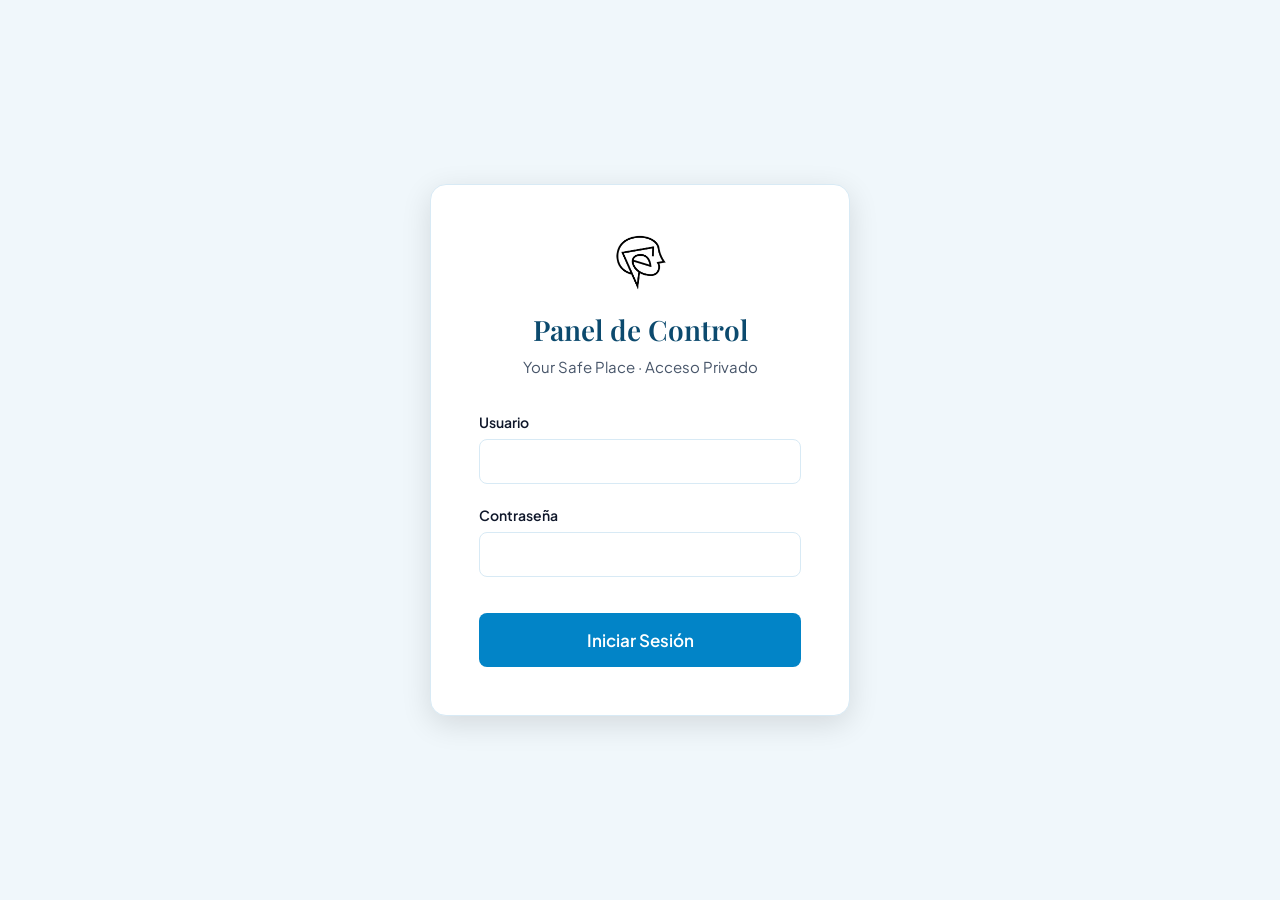
==== admin.html @ e10faa5d "Primer commit" ====
<!DOCTYPE html>
<html lang="es">
<head>
  <meta charset="UTF-8">
  <meta name="viewport" content="width=device-width, initial-scale=1.0">
  <meta name="robots" content="noindex, nofollow">
  <title>Panel de Control · Psic. Fátima Escudero</title>
  <link rel="icon" href="assets/logo-fatima.jpg" type="image/jpeg">
  <link rel="stylesheet" href="styles.css">
</head>
<body class="admin-body">
  <nav class="admin-nav">
    <div class="admin-nav-inner">
      <div class="nav-brand"><img src="assets/logo-fatima.jpg" alt="YSP" style="width:32px;height:32px;border-radius:4px"><span>Your Safe Place</span></div>
      <div style="display:flex;align-items:center;gap:16px">
        <span class="admin-greeting" id="adminGreeting"></span>
        <button class="admin-logout" id="adminLogout">🚪 Cerrar Sesión</button>
      </div>
    </div>
  </nav>
  <div class="admin-content">
    <div style="margin-bottom:32px">
      <h1 id="adminWelcome" style="font-size:28px;margin-bottom:4px"></h1>
      <p style="color:var(--muted);font-size:15px">Bienvenida a tu panel de control. Aquí puedes ver y gestionar todas las sesiones solicitadas por tus pacientes.</p>
    </div>
    <div class="kpi-grid">
      <div class="kpi-card"><div class="kpi-icon">📋</div><div class="kpi-value" id="kpiTotal">0</div><div class="kpi-label">Total Solicitudes</div></div>
      <div class="kpi-card"><div class="kpi-icon">⏳</div><div class="kpi-value" id="kpiPending">0</div><div class="kpi-label">Pendientes</div></div>
      <div class="kpi-card"><div class="kpi-icon">✅</div><div class="kpi-value" id="kpiConfirmed">0</div><div class="kpi-label">Confirmadas</div></div>
      <div class="kpi-card"><div class="kpi-icon">💰</div><div class="kpi-value" id="kpiRevenue">S/. 0</div><div class="kpi-label">Recaudación Estimada</div></div>
    </div>
    <div class="day-blocker">
      <h3 style="font-family:var(--font-body);font-weight:600;font-size:18px;margin-bottom:8px">📅 Gestionar Días No Laborables</h3>
      <p style="font-size:14px;color:var(--muted);margin-bottom:16px">Bloquea fechas específicas en las que no atenderás. Los pacientes no podrán agendar en estos días.</p>
      <div style="display:flex;gap:12px;align-items:end;flex-wrap:wrap">
        <div class="form-group" style="margin:0"><label style="font-size:13px">Fecha a bloquear</label><input type="date" id="blockDateInput" style="padding:10px 14px"></div>
        <button class="btn btn-danger btn-sm" id="blockDateBtn">🚫 Bloquear Día</button>
      </div>
      <div class="blocked-days-list" id="blockedDaysList"></div>
    </div>
    <div class="admin-table-container">
      <div class="admin-table-header">
        <h3>📋 Solicitudes de Citas</h3>
        <select id="filterStatus" style="padding:8px 12px;border:1px solid var(--border);border-radius:var(--radius);font-size:13px">
          <option value="all">Todos</option><option value="pending">Pendientes</option><option value="confirmed">Confirmados</option><option value="rejected">Rechazados</option>
        </select>
      </div>
      <div style="overflow-x:auto">
        <table class="admin-table">
          <thead><tr><th>Código</th><th>Paciente</th><th>Servicio</th><th>Fecha(s)</th><th>Modalidad</th><th>Monto</th><th>Voucher</th><th>Estado</th><th>Acciones</th></tr></thead>
          <tbody id="appointmentsBody"><tr><td colspan="9" style="text-align:center;color:var(--muted);padding:40px">No hay solicitudes aún.</td></tr></tbody>
        </table>
      </div>
    </div>
  </div>
  <div class="modal-overlay" id="voucherModal">
    <div class="modal" style="max-width:640px">
      <h2 style="margin-bottom:16px">📎 Comprobante de Pago</h2>
      <img id="voucherModalImg" class="voucher-modal-img" src="" alt="Comprobante">
      <button class="btn btn-secondary btn-block mt-2" onclick="document.getElementById('voucherModal').classList.remove('show')">Cerrar</button>
    </div>
  </div>
  <script src="app.js"></script>
  <script>
    document.addEventListener('DOMContentLoaded',()=>{
      if(!AppAuth.isAuthenticated()){window.location.href='login.html';return}
      AdminPanel.init();
    });
  </script>
</body>
</html>
---- styles.css ----
/* ============================================================
   YOUR SAFE PLACE — Clinical Scheduling System
   Psic. Fátima Escudero · Lima, Perú
   ============================================================ */
@import url('https://fonts.googleapis.com/css2?family=Playfair+Display:wght@400;500;600;700&family=Plus+Jakarta+Sans:wght@300;400;500;600;700&display=swap');

:root {
  --bg: #F0F7FB;
  --bg-alt: #E0F2FE;
  --surface: #FFFFFF;
  --surface-warm: #FEF9C3;
  --accent: #0284C7;
  --accent-dark: #0369A1;
  --accent-deep: #0C4A6E;
  --warm: #F59E0B;
  --warm-soft: #FDE68A;
  --warm-deep: #B45309;
  --border: #D8EAF5;
  --ink: #0F172A;
  --muted: #475569;
  --danger: #DC2626;
  --success: #16A34A;
  --success-bg: #DCFCE7;
  --danger-bg: #FEE2E2;
  --font-heading: 'Playfair Display', Georgia, serif;
  --font-body: 'Plus Jakarta Sans', system-ui, -apple-system, sans-serif;
  --section-gap: 80px;
  --wrap-max: 1200px;
  --wrap-px: 24px;
  --radius-sm: 6px;
  --radius: 8px;
  --radius-lg: 12px;
  --radius-xl: 16px;
  --shadow-sm: 0 1px 3px rgba(0, 0, 0, .06), 0 1px 2px rgba(0, 0, 0, .04);
  --shadow: 0 4px 12px rgba(0, 0, 0, .08);
  --shadow-lg: 0 8px 30px rgba(0, 0, 0, .12);
  --ease-out: cubic-bezier(.23, 1, .32, 1);
  --ease-in-out: cubic-bezier(.77, 0, .175, 1);
}

*,
*::before,
*::after {
  box-sizing: border-box;
  margin: 0;
  padding: 0
}

html {
  scroll-behavior: smooth;
  -webkit-text-size-adjust: 100%
}

body {
  font-family: var(--font-body);
  font-size: 16px;
  line-height: 1.6;
  color: var(--ink);
  background: var(--bg);
  -webkit-font-smoothing: antialiased;
  -moz-osx-font-smoothing: grayscale
}

img {
  max-width: 100%;
  height: auto;
  display: block
}

a {
  color: var(--accent);
  text-decoration: none
}

a:hover {
  color: var(--accent-dark)
}

button {
  cursor: pointer;
  font-family: var(--font-body)
}

input,
select,
textarea {
  font-family: var(--font-body);
  font-size: 15px
}

h1,
h2,
h3,
h4 {
  font-family: var(--font-heading);
  font-weight: 600;
  color: var(--accent-deep);
  line-height: 1.2
}

ul {
  list-style: none
}

.wrap {
  max-width: var(--wrap-max);
  margin: 0 auto;
  padding: 0 var(--wrap-px)
}

section {
  padding: var(--section-gap) 0
}

/* NAV */
.nav {
  position: fixed;
  top: 0;
  left: 0;
  right: 0;
  z-index: 100;
  background: rgba(255, 255, 255, .92);
  backdrop-filter: blur(12px);
  -webkit-backdrop-filter: blur(12px);
  border-bottom: 1px solid var(--border);
  transition: box-shadow .3s ease
}

.nav.scrolled {
  box-shadow: var(--shadow-sm)
}

.nav-inner {
  display: flex;
  align-items: center;
  justify-content: space-between;
  height: 68px;
  max-width: var(--wrap-max);
  margin: 0 auto;
  padding: 0 var(--wrap-px)
}

.nav-brand {
  display: flex;
  align-items: center;
  gap: 10px;
  text-decoration: none
}

.nav-brand img {
  width: 38px;
  height: 38px;
  object-fit: contain;
  border-radius: 4px
}

.nav-brand span {
  font-family: var(--font-heading);
  font-size: 18px;
  font-weight: 600;
  color: var(--accent-deep)
}

.nav-links {
  display: flex;
  align-items: center;
  gap: 24px
}

.nav-links a {
  font-size: 14px;
  font-weight: 500;
  color: var(--muted);
  transition: color .2s;
  position: relative
}

.nav-links a:hover {
  color: var(--accent)
}

.nav-links a::after {
  content: '';
  position: absolute;
  bottom: -4px;
  left: 0;
  width: 0;
  height: 2px;
  background: var(--accent);
  transition: width .2s var(--ease-out)
}

.nav-links a:hover::after {
  width: 100%
}

.lang-toggle {
  display: flex;
  border: 1px solid var(--border);
  border-radius: var(--radius);
  overflow: hidden
}

.lang-toggle button {
  padding: 6px 12px;
  font-size: 13px;
  font-weight: 600;
  border: none;
  background: transparent;
  color: var(--muted);
  transition: background .2s, color .2s
}

.lang-toggle button.active {
  background: var(--accent);
  color: #fff
}

.nav-wa {
  display: inline-flex;
  align-items: center;
  gap: 6px;
  background: #25D366;
  color: #fff !important;
  padding: 8px 16px;
  border-radius: var(--radius);
  font-size: 13px;
  font-weight: 600;
  transition: transform 160ms var(--ease-out), background .2s
}

.nav-wa:hover {
  background: #1DA851;
  color: #fff !important
}

.nav-wa:active {
  transform: scale(.97)
}

.nav-hamburger {
  display: none;
  background: none;
  border: none;
  padding: 8px;
  flex-direction: column;
  gap: 5px;
  cursor: pointer
}

.nav-hamburger span {
  display: block;
  width: 22px;
  height: 2px;
  background: var(--ink);
  border-radius: 2px;
  transition: transform .3s var(--ease-out), opacity .2s
}

.nav-hamburger.open span:nth-child(1) {
  transform: translateY(7px) rotate(45deg)
}

.nav-hamburger.open span:nth-child(2) {
  opacity: 0
}

.nav-hamburger.open span:nth-child(3) {
  transform: translateY(-7px) rotate(-45deg)
}

/* HERO */
.hero {
  padding-top: 148px;
  padding-bottom: var(--section-gap);
  background: linear-gradient(180deg, var(--bg) 0%, var(--surface) 100%);
  min-height: 100vh;
  display: flex;
  align-items: center
}

.hero-grid {
  display: grid;
  grid-template-columns: 1fr 1fr;
  gap: 60px;
  align-items: center
}

.hero-text {
  opacity: 0;
  transform: translateY(16px);
  transition: opacity .6s var(--ease-out), transform .6s var(--ease-out)
}

.hero-text.visible {
  opacity: 1;
  transform: translateY(0)
}

.hero-text h1 {
  font-size: 48px;
  line-height: 1.15;
  margin-bottom: 20px
}

.hero-text h1 .highlight {
  color: var(--accent)
}

.hero-text p.section-label {
  font-size: 14px
}

.hero-text>p:not(.section-label) {
  font-size: 18px;
  color: var(--muted);
  margin-bottom: 32px;
  max-width: 480px
}

.hero-photo {
  position: relative;
  display: flex;
  justify-content: center
}

.hero-photo img {
  width: 100%;
  max-width: 420px;
  border-radius: var(--radius-xl);
  box-shadow: var(--shadow-lg);
  object-fit: cover;
  object-position: center 15%;
  aspect-ratio: 3/4;
  opacity: 0;
  transform: scale(.97);
  transition: opacity .7s var(--ease-out) .15s, transform .7s var(--ease-out) .15s
}

.hero-photo img.visible {
  opacity: 1;
  transform: scale(1)
}

.hero-photo .photo-accent {
  position: absolute;
  top: -12px;
  right: -12px;
  width: 100px;
  height: 100px;
  background: var(--warm-soft);
  border-radius: 50%;
  z-index: -1;
  opacity: .6
}

/* BUTTONS */
.btn {
  display: inline-flex;
  align-items: center;
  justify-content: center;
  gap: 8px;
  padding: 14px 28px;
  font-size: 15px;
  font-weight: 600;
  border: none;
  border-radius: var(--radius);
  cursor: pointer;
  transition: transform 160ms var(--ease-out), background .2s, box-shadow .2s
}

.btn:active {
  transform: scale(.97)
}

.btn-primary {
  background: var(--accent);
  color: #fff
}

.btn-primary:hover {
  background: var(--accent-dark);
  box-shadow: 0 4px 14px rgba(2, 132, 199, .3)
}

.btn-secondary {
  background: var(--surface);
  color: var(--accent);
  border: 1.5px solid var(--border)
}

.btn-secondary:hover {
  border-color: var(--accent);
  background: var(--bg-alt)
}

.btn-success {
  background: var(--success);
  color: #fff
}

.btn-success:hover {
  background: #15803d
}

.btn-danger {
  background: var(--danger);
  color: #fff
}

.btn-danger:hover {
  background: #b91c1c
}

.btn-wa {
  background: #25D366;
  color: #fff
}

.btn-wa:hover {
  background: #1DA851
}

.btn:disabled {
  opacity: .5;
  cursor: not-allowed;
  transform: none !important;
  pointer-events: none
}

.btn-sm {
  padding: 8px 16px;
  font-size: 13px
}

.btn-lg {
  padding: 16px 36px;
  font-size: 17px
}

.btn-block {
  width: 100%
}

/* SECTION HEADERS */
.section-header {
  text-align: center;
  margin-bottom: 48px
}

.section-header h2 {
  font-size: 36px;
  margin-bottom: 12px
}

.section-header p {
  font-size: 17px;
  color: var(--muted);
  max-width: 600px;
  margin: 0 auto
}

.section-label {
  display: inline-block;
  font-size: 12px;
  font-weight: 700;
  text-transform: uppercase;
  letter-spacing: 1.5px;
  color: var(--accent);
  margin-bottom: 8px
}

/* BIO */
.bio {
  background: var(--surface)
}

.bio-grid {
  display: grid;
  grid-template-columns: 320px 1fr;
  gap: 60px;
  align-items: start
}

.bio-photo img {
  width: 100%;
  border-radius: var(--radius-lg);
  box-shadow: var(--shadow);
  object-fit: cover;
  object-position: center 15%;
  aspect-ratio: 3/4
}

.bio-content h2 {
  font-size: 32px;
  margin-bottom: 8px
}

.bio-content .bio-title {
  font-size: 16px;
  color: var(--accent);
  font-weight: 600;
  margin-bottom: 20px
}

.bio-content p {
  color: var(--muted);
  margin-bottom: 20px
}

.bio-areas {
  display: flex;
  flex-wrap: wrap;
  gap: 8px;
  margin-top: 20px
}

.bio-areas .badge {
  display: inline-flex;
  align-items: center;
  gap: 4px;
  padding: 6px 14px;
  font-size: 13px;
  font-weight: 500;
  border-radius: 20px;
  background: var(--bg-alt);
  color: var(--accent-deep);
  border: 1px solid var(--border);
  opacity: 0;
  transform: translateY(8px);
  transition: opacity .4s var(--ease-out), transform .4s var(--ease-out)
}

.bio-areas .badge.visible {
  opacity: 1;
  transform: translateY(0)
}

/* SERVICES */
.services {
  background: var(--bg)
}

.services-grid {
  display: grid;
  grid-template-columns: repeat(3, 1fr);
  gap: 24px
}

.services-grid.cols-2 {
  grid-template-columns: repeat(2, 1fr)
}

.service-card {
  background: var(--surface);
  border: 1px solid var(--border);
  border-radius: var(--radius-lg);
  padding: 32px;
  text-align: center;
  position: relative;
  overflow: hidden;
  transition: transform .2s var(--ease-out), box-shadow .2s
}

@media(hover:hover)and (pointer:fine) {
  .service-card:hover {
    transform: translateY(-2px);
    box-shadow: var(--shadow)
  }
}

.service-card .service-icon {
  font-size: 36px;
  margin-bottom: 16px
}

.service-card h3 {
  font-size: 22px;
  margin-bottom: 8px
}

.service-card .price {
  font-size: 32px;
  font-weight: 700;
  color: var(--accent);
  margin: 12px 0;
  font-family: var(--font-body)
}

.service-card .price-currency {
  font-size: 16px;
  font-weight: 500
}

.service-card .price-period {
  font-size: 14px;
  color: var(--muted);
  font-weight: 400
}

.service-card p {
  font-size: 14px;
  color: var(--muted);
  line-height: 1.5
}

.service-card .save-badge {
  display: inline-block;
  padding: 4px 12px;
  font-size: 12px;
  font-weight: 700;
  background: var(--surface-warm);
  color: var(--warm-deep);
  border-radius: 20px;
  margin-top: 8px
}

/* BOOKING WIZARD */
.booking {
  background: var(--surface)
}

.wizard-container {
  background: var(--surface);
  border: 1px solid var(--border);
  border-radius: var(--radius-xl);
  overflow: hidden;
  box-shadow: var(--shadow)
}

.wizard-progress {
  display: flex;
  background: var(--bg);
  border-bottom: 1px solid var(--border)
}

.wizard-step-indicator {
  flex: 1;
  display: flex;
  align-items: center;
  justify-content: center;
  gap: 8px;
  padding: 16px;
  font-size: 14px;
  font-weight: 500;
  color: var(--muted);
  border-bottom: 3px solid transparent;
  transition: color .2s, border-color .2s
}

.wizard-step-indicator.active {
  color: var(--accent);
  border-bottom-color: var(--accent)
}

.wizard-step-indicator.done {
  color: var(--success);
  border-bottom-color: var(--success)
}

.wizard-step-indicator .step-num {
  width: 28px;
  height: 28px;
  border-radius: 50%;
  display: flex;
  align-items: center;
  justify-content: center;
  font-size: 13px;
  font-weight: 700;
  background: var(--border);
  color: var(--muted);
  transition: background .2s, color .2s
}

.wizard-step-indicator.active .step-num {
  background: var(--accent);
  color: #fff
}

.wizard-step-indicator.done .step-num {
  background: var(--success);
  color: #fff
}

.wizard-body {
  padding: 40px;
  min-height: 400px;
  position: relative;
  overflow: hidden
}

.wizard-panel {
  display: none
}

.wizard-panel.active {
  display: block;
  animation: panelIn .3s var(--ease-out)
}

@keyframes panelIn {
  from {
    opacity: 0;
    transform: translateX(20px)
  }

  to {
    opacity: 1;
    transform: translateX(0)
  }
}

.wizard-footer {
  display: flex;
  justify-content: space-between;
  align-items: center;
  padding: 20px 40px;
  border-top: 1px solid var(--border);
  background: var(--bg)
}

/* STEP 1 */
.service-selector {
  display: grid;
  grid-template-columns: 1fr 1fr;
  gap: 16px;
  margin-bottom: 24px
}

.service-option {
  padding: 20px;
  border: 2px solid var(--border);
  border-radius: var(--radius-lg);
  cursor: pointer;
  text-align: center;
  transition: border-color .2s, background .2s, transform 160ms var(--ease-out)
}

.service-option:active {
  transform: scale(.97)
}

.service-option.selected {
  border-color: var(--accent);
  background: var(--bg-alt)
}

.service-option .opt-icon {
  font-size: 28px;
  margin-bottom: 8px
}

.service-option h4 {
  font-size: 16px;
  color: var(--ink);
  margin-bottom: 4px;
  font-family: var(--font-body);
  font-weight: 600
}

.service-option .opt-price {
  font-size: 20px;
  font-weight: 700;
  color: var(--accent)
}

.modality-selector {
  display: flex;
  gap: 12px;
  margin-top: 20px
}

.modality-option {
  flex: 1;
  padding: 14px;
  border: 2px solid var(--border);
  border-radius: var(--radius);
  cursor: pointer;
  text-align: center;
  font-size: 14px;
  font-weight: 500;
  transition: border-color .2s, background .2s
}

.modality-option.selected {
  border-color: var(--accent);
  background: var(--bg-alt)
}

/* STEP 2: Calendar */
.calendar-container {
  display: grid;
  grid-template-columns: 1fr 1fr;
  gap: 32px
}

.calendar-header {
  display: flex;
  justify-content: space-between;
  align-items: center;
  margin-bottom: 20px
}

.calendar-header h3 {
  font-size: 18px;
  font-family: var(--font-body);
  font-weight: 600
}

.calendar-header button {
  width: 36px;
  height: 36px;
  border: 1px solid var(--border);
  border-radius: var(--radius);
  background: var(--surface);
  display: flex;
  align-items: center;
  justify-content: center;
  font-size: 16px;
  transition: background .2s, transform 160ms var(--ease-out)
}

.calendar-header button:hover {
  background: var(--bg-alt)
}

.calendar-header button:active {
  transform: scale(.95)
}

.calendar-grid {
  display: grid;
  grid-template-columns: repeat(7, 1fr);
  gap: 4px
}

.calendar-grid .day-label {
  text-align: center;
  font-size: 12px;
  font-weight: 600;
  color: var(--muted);
  padding: 8px 0;
  text-transform: uppercase
}

.calendar-grid .day-cell {
  aspect-ratio: 1;
  display: flex;
  flex-direction: column;
  align-items: center;
  justify-content: center;
  border-radius: var(--radius);
  font-size: 14px;
  font-weight: 500;
  cursor: pointer;
  position: relative;
  border: 1.5px solid transparent;
  transition: background .15s, border-color .15s, transform 160ms var(--ease-out)
}

.calendar-grid .day-cell:not(.disabled):not(.empty):hover {
  background: var(--bg-alt)
}

.calendar-grid .day-cell:not(.disabled):not(.empty):active {
  transform: scale(.95)
}

.calendar-grid .day-cell.selected {
  background: var(--accent);
  color: #fff;
  border-color: var(--accent)
}

.calendar-grid .day-cell.today {
  border-color: var(--warm)
}

.calendar-grid .day-cell.disabled {
  color: #CBD5E1;
  cursor: not-allowed
}

.calendar-grid .day-cell.empty {
  cursor: default
}

.calendar-grid .day-cell .pack-badge {
  position: absolute;
  bottom: 2px;
  font-size: 8px;
  font-weight: 700;
  color: var(--accent);
  background: var(--bg-alt);
  padding: 1px 4px;
  border-radius: 3px
}

.timeslots-panel h3 {
  font-size: 18px;
  font-family: var(--font-body);
  font-weight: 600;
  margin-bottom: 16px
}

.timeslots-grid {
  display: grid;
  grid-template-columns: repeat(2, 1fr);
  gap: 8px
}

.time-slot {
  padding: 12px;
  border: 1.5px solid var(--border);
  border-radius: var(--radius);
  text-align: center;
  font-size: 14px;
  font-weight: 500;
  cursor: pointer;
  transition: border-color .2s, background .2s, transform 160ms var(--ease-out)
}

.time-slot:not(.disabled):hover {
  border-color: var(--accent);
  background: var(--bg-alt)
}

.time-slot:not(.disabled):active {
  transform: scale(.97)
}

.time-slot.selected {
  background: var(--accent);
  color: #fff;
  border-color: var(--accent)
}

.time-slot.disabled {
  color: #CBD5E1;
  cursor: not-allowed;
  background: #F8FAFC;
  text-decoration: line-through
}

.no-date-selected {
  text-align: center;
  color: var(--muted);
  padding: 40px 0;
  font-size: 15px
}

.pack-tabs {
  display: flex;
  gap: 8px;
  margin-bottom: 24px
}

.pack-tab {
  flex: 1;
  padding: 10px;
  border: 2px solid var(--border);
  border-radius: var(--radius);
  text-align: center;
  font-size: 13px;
  font-weight: 600;
  cursor: pointer;
  transition: border-color .2s, background .2s
}

.pack-tab.active {
  border-color: var(--accent);
  background: var(--bg-alt)
}

.pack-tab.done {
  border-color: var(--success);
  background: var(--success-bg)
}

.pack-tab .tab-status {
  font-size: 11px;
  font-weight: 400;
  color: var(--muted);
  display: block
}

.pack-tab.done .tab-status {
  color: var(--success)
}

/* STEP 3: Form */
.form-grid {
  display: grid;
  grid-template-columns: 1fr 1fr;
  gap: 20px
}

.form-group.full {
  grid-column: 1/-1
}

.form-group label {
  display: block;
  font-size: 14px;
  font-weight: 600;
  color: var(--ink);
  margin-bottom: 6px
}

.form-group label .required {
  color: var(--danger)
}

.form-group input,
.form-group select,
.form-group textarea {
  width: 100%;
  padding: 12px 16px;
  border: 1.5px solid var(--border);
  border-radius: var(--radius);
  font-size: 15px;
  color: var(--ink);
  background: var(--surface);
  transition: border-color .2s, box-shadow .2s
}

.form-group input:focus,
.form-group select:focus,
.form-group textarea:focus {
  outline: none;
  border-color: var(--accent);
  box-shadow: 0 0 0 3px rgba(2, 132, 199, .15)
}

.form-group input.invalid,
.form-group textarea.invalid {
  border-color: var(--danger)
}

.form-group .field-error {
  font-size: 12px;
  color: var(--danger);
  margin-top: 4px;
  display: none
}

.form-group input.invalid~.field-error,
.form-group textarea.invalid~.field-error {
  display: block
}

.form-group textarea {
  resize: vertical;
  min-height: 80px
}

.upload-zone {
  border: 2px dashed var(--border);
  border-radius: var(--radius-lg);
  padding: 32px;
  text-align: center;
  cursor: pointer;
  transition: border-color .2s, background .2s
}

.upload-zone:hover {
  border-color: var(--accent);
  background: var(--bg-alt)
}

.upload-zone.has-file {
  border-color: var(--success);
  background: var(--success-bg);
  border-style: solid
}

.upload-zone .upload-icon {
  font-size: 36px;
  margin-bottom: 8px
}

.upload-zone p {
  font-size: 14px;
  color: var(--muted)
}

.upload-zone .file-name {
  font-weight: 600;
  color: var(--success)
}

.upload-zone input[type="file"] {
  display: none
}

/* STEP 4: Summary */
.summary-card {
  background: var(--bg);
  border: 1px solid var(--border);
  border-radius: var(--radius-lg);
  padding: 32px;
  margin-bottom: 24px
}

.summary-card h3 {
  font-size: 20px;
  margin-bottom: 20px
}

.summary-row {
  display: flex;
  justify-content: space-between;
  padding: 10px 0;
  border-bottom: 1px solid var(--border);
  font-size: 15px
}

.summary-row:last-child {
  border-bottom: none
}

.summary-row .label {
  color: var(--muted)
}

.summary-row .value {
  font-weight: 600;
  text-align: right
}

.summary-total {
  display: flex;
  justify-content: space-between;
  padding: 16px 0;
  margin-top: 8px;
  border-top: 2px solid var(--accent);
  font-size: 20px;
  font-weight: 700
}

.summary-total .total-amount {
  color: var(--accent)
}

.summary-sessions {
  margin-top: 16px;
  padding: 16px;
  background: var(--surface);
  border-radius: var(--radius);
  border: 1px solid var(--border)
}

.summary-sessions h4 {
  font-size: 15px;
  margin-bottom: 10px
}

.summary-sessions .session-item {
  display: flex;
  align-items: center;
  gap: 8px;
  padding: 6px 0;
  font-size: 14px;
  color: var(--muted)
}

.summary-sessions .session-item .num {
  font-weight: 700;
  color: var(--accent)
}

.payment-info {
  background: var(--surface-warm);
  border: 1px solid #FDE68A;
  border-radius: var(--radius-lg);
  padding: 24px;
  margin-bottom: 24px
}

.payment-info h4 {
  font-size: 16px;
  margin-bottom: 12px;
  color: var(--warm-deep)
}

.payment-info .payment-method {
  padding: 10px 0;
  border-bottom: 1px solid rgba(245, 158, 11, .2);
  font-size: 14px
}

.payment-info .payment-method:last-child {
  border-bottom: none
}

.payment-info .payment-method .method-name {
  font-weight: 600;
  color: var(--ink)
}

.payment-info .payment-method .method-detail {
  color: var(--muted);
  font-size: 13px
}

.payment-info .payment-method code {
  font-size: 13px;
  background: rgba(255, 255, 255, .6);
  padding: 2px 6px;
  border-radius: 4px
}

/* FOOTER */
.footer {
  background: var(--accent-deep);
  color: #fff;
  padding: 48px 0 24px
}

.footer-grid {
  display: grid;
  grid-template-columns: 1fr 1fr 1fr;
  gap: 40px;
  margin-bottom: 32px
}

.footer h4 {
  font-size: 16px;
  margin-bottom: 16px;
  font-family: var(--font-body);
  font-weight: 600;
  color: #fff
}

.footer p,
.footer a {
  font-size: 14px;
  color: rgba(255, 255, 255, .7);
  line-height: 1.8
}

.footer a:hover {
  color: #fff
}

.footer-bottom {
  border-top: 1px solid rgba(255, 255, 255, .15);
  padding-top: 20px;
  text-align: center;
  font-size: 13px;
  color: rgba(255, 255, 255, .5)
}

/* MODAL */
.modal-overlay {
  display: none;
  position: fixed;
  inset: 0;
  background: rgba(0, 0, 0, .5);
  z-index: 200;
  align-items: center;
  justify-content: center;
  padding: 20px;
  backdrop-filter: blur(4px)
}

.modal-overlay.show {
  display: flex
}

.modal {
  background: var(--surface);
  border-radius: var(--radius-xl);
  padding: 40px;
  max-width: 540px;
  width: 100%;
  max-height: 90vh;
  overflow-y: auto;
  box-shadow: var(--shadow-lg);
  animation: modalIn .3s var(--ease-out)
}

@keyframes modalIn {
  from {
    opacity: 0;
    transform: scale(.95)
  }

  to {
    opacity: 1;
    transform: scale(1)
  }
}

.modal h2 {
  font-size: 24px;
  margin-bottom: 8px;
  text-align: center
}

.modal .modal-subtitle {
  text-align: center;
  color: var(--muted);
  margin-bottom: 24px
}

.modal .code-display {
  text-align: center;
  font-size: 28px;
  font-weight: 700;
  color: var(--accent);
  background: var(--bg-alt);
  padding: 16px;
  border-radius: var(--radius);
  margin-bottom: 24px;
  font-family: var(--font-body)
}

/* ADMIN */
.admin-body {
  background: var(--bg);
  min-height: 100vh
}

.admin-nav {
  background: var(--accent-deep);
  color: #fff
}

.admin-nav-inner {
  display: flex;
  align-items: center;
  justify-content: space-between;
  height: 60px;
  max-width: 1400px;
  margin: 0 auto;
  padding: 0 24px
}

.admin-nav .nav-brand span {
  color: #fff
}

.admin-nav .nav-brand img {
  filter: brightness(0) invert(1)
}

.admin-greeting {
  font-size: 14px;
  color: rgba(255, 255, 255, .8)
}

.admin-logout {
  padding: 8px 16px;
  background: rgba(255, 255, 255, .15);
  border: none;
  color: #fff;
  border-radius: var(--radius);
  font-size: 13px;
  font-weight: 500;
  transition: background .2s
}

.admin-logout:hover {
  background: rgba(255, 255, 255, .25)
}

.admin-content {
  max-width: 1400px;
  margin: 0 auto;
  padding: 32px 24px
}

.kpi-grid {
  display: grid;
  grid-template-columns: repeat(4, 1fr);
  gap: 20px;
  margin-bottom: 32px
}

.kpi-card {
  background: var(--surface);
  border: 1px solid var(--border);
  border-radius: var(--radius-lg);
  padding: 24px
}

.kpi-card .kpi-label {
  font-size: 13px;
  color: var(--muted);
  font-weight: 500;
  text-transform: uppercase;
  letter-spacing: .5px
}

.kpi-card .kpi-value {
  font-size: 32px;
  font-weight: 700;
  color: var(--ink);
  margin: 8px 0 4px
}

.kpi-card .kpi-icon {
  font-size: 24px
}

.admin-table-container {
  background: var(--surface);
  border: 1px solid var(--border);
  border-radius: var(--radius-lg);
  overflow: hidden;
  margin-bottom: 32px
}

.admin-table-header {
  display: flex;
  justify-content: space-between;
  align-items: center;
  padding: 20px 24px;
  border-bottom: 1px solid var(--border)
}

.admin-table-header h3 {
  font-size: 18px;
  font-family: var(--font-body);
  font-weight: 600
}

.admin-table {
  width: 100%;
  border-collapse: collapse
}

.admin-table th {
  text-align: left;
  padding: 12px 16px;
  font-size: 12px;
  font-weight: 600;
  text-transform: uppercase;
  letter-spacing: .5px;
  color: var(--muted);
  background: var(--bg);
  border-bottom: 1px solid var(--border)
}

.admin-table td {
  padding: 14px 16px;
  font-size: 14px;
  border-bottom: 1px solid var(--border);
  vertical-align: middle
}

.admin-table tr:last-child td {
  border-bottom: none
}

.admin-table tr:hover {
  background: var(--bg)
}

.status-badge {
  display: inline-flex;
  align-items: center;
  gap: 4px;
  padding: 4px 10px;
  font-size: 12px;
  font-weight: 600;
  border-radius: 20px
}

.status-badge.pending {
  background: #FEF3C7;
  color: #92400E
}

.status-badge.confirmed {
  background: var(--success-bg);
  color: #166534
}

.status-badge.rejected {
  background: var(--danger-bg);
  color: #991B1B
}

.voucher-thumb {
  width: 44px;
  height: 44px;
  border-radius: var(--radius);
  object-fit: cover;
  border: 1px solid var(--border);
  cursor: pointer;
  transition: transform .2s var(--ease-out)
}

.voucher-thumb:hover {
  transform: scale(1.1)
}

.voucher-modal-img {
  width: 100%;
  max-height: 70vh;
  object-fit: contain;
  border-radius: var(--radius)
}

.day-blocker {
  background: var(--surface);
  border: 1px solid var(--border);
  border-radius: var(--radius-lg);
  padding: 24px;
  margin-bottom: 32px
}

.blocked-days-list {
  display: flex;
  flex-wrap: wrap;
  gap: 8px;
  margin-top: 12px
}

.blocked-day-chip {
  display: inline-flex;
  align-items: center;
  gap: 6px;
  padding: 6px 12px;
  background: var(--danger-bg);
  color: var(--danger);
  border-radius: 20px;
  font-size: 13px;
  font-weight: 500
}

.blocked-day-chip button {
  background: none;
  border: none;
  color: var(--danger);
  font-size: 16px;
  cursor: pointer;
  padding: 0;
  line-height: 1
}

.login-page {
  min-height: 100vh;
  display: flex;
  align-items: center;
  justify-content: center;
  background: var(--bg);
  padding: 20px
}

.login-card {
  background: var(--surface);
  border: 1px solid var(--border);
  border-radius: var(--radius-xl);
  padding: 48px;
  max-width: 420px;
  width: 100%;
  box-shadow: var(--shadow-lg);
  text-align: center
}

.login-card img {
  width: 64px;
  margin: 0 auto 20px;
  border-radius: 8px
}

.login-card h1 {
  font-size: 28px;
  margin-bottom: 8px
}

.login-card .login-subtitle {
  color: var(--muted);
  margin-bottom: 32px;
  font-size: 15px
}

.login-card .form-group {
  text-align: left;
  margin-bottom: 20px
}

.login-card .login-error {
  background: var(--danger-bg);
  color: var(--danger);
  padding: 10px 16px;
  border-radius: var(--radius);
  font-size: 13px;
  margin-bottom: 16px;
  display: none
}

/* UTILITY */
.text-center {
  text-align: center
}

.mt-1 {
  margin-top: 8px
}

.mt-2 {
  margin-top: 16px
}

.mt-3 {
  margin-top: 24px
}

.mt-4 {
  margin-top: 32px
}

.mb-2 {
  margin-bottom: 16px
}

.mb-3 {
  margin-bottom: 24px
}

.hidden {
  display: none !important
}

/* REDUCED MOTION */
@media(prefers-reduced-motion:reduce) {

  *,
  *::before,
  *::after {
    animation-duration: .01ms !important;
    transition-duration: .01ms !important
  }

  .hero-text,
  .hero-photo img,
  .bio-areas .badge {
    opacity: 1 !important;
    transform: none !important
  }
}

/* RESPONSIVE */
@media(max-width:1023px) {
  :root {
    --section-gap: 60px
  }

  .hero-grid {
    grid-template-columns: 1fr;
    gap: 40px;
    text-align: center
  }

  .hero-text>p:not(.section-label) {
    margin: 0 auto 32px
  }

  .hero-photo {
    order: -1
  }

  .hero-photo img {
    max-width: 300px
  }

  .bio-grid {
    grid-template-columns: 1fr;
    gap: 32px
  }

  .bio-photo {
    display: flex;
    justify-content: center
  }

  .bio-photo img {
    max-width: 280px
  }

  .services-grid {
    grid-template-columns: repeat(2, 1fr)
  }

  .calendar-container {
    grid-template-columns: 1fr
  }

  .kpi-grid {
    grid-template-columns: repeat(2, 1fr)
  }

  .footer-grid {
    grid-template-columns: 1fr;
    gap: 24px
  }
}

@media(max-width:767px) {
  :root {
    --section-gap: 48px;
    --wrap-px: 16px
  }

  h1 {
    font-size: 32px !important
  }

  h2 {
    font-size: 26px !important
  }

  .section-header h2 {
    font-size: 26px !important
  }

  .hero {
    padding-top: 120px;
    min-height: auto
  }

  .hero-text h1 {
    font-size: 32px !important
  }

  .hero-text>p:not(.section-label) {
    font-size: 16px
  }

  .nav-links {
    display: none
  }

  .nav-links.open {
    display: flex;
    flex-direction: column;
    position: absolute;
    top: 68px;
    left: 0;
    right: 0;
    background: var(--surface);
    border-bottom: 1px solid var(--border);
    padding: 20px;
    box-shadow: var(--shadow);
    z-index: 99
  }

  .nav-hamburger {
    display: flex
  }

  .services-grid,
  .services-grid.cols-2 {
    grid-template-columns: 1fr
  }

  .service-selector {
    grid-template-columns: 1fr
  }

  .form-grid {
    grid-template-columns: 1fr
  }

  .timeslots-grid {
    grid-template-columns: repeat(2, 1fr)
  }

  .wizard-body {
    padding: 24px 16px
  }

  .wizard-footer {
    padding: 16px;
    flex-wrap: wrap;
    gap: 8px
  }

  .wizard-step-indicator span:not(.step-num) {
    display: none
  }

  .btn-block-mobile {
    width: 100%
  }

  .modality-selector {
    flex-direction: column
  }

  .modal {
    padding: 24px;
    margin: 10px
  }

  .kpi-grid {
    grid-template-columns: 1fr
  }

  .admin-table {
    font-size: 13px
  }

  .admin-table th,
  .admin-table td {
    padding: 10px 8px
  }
}
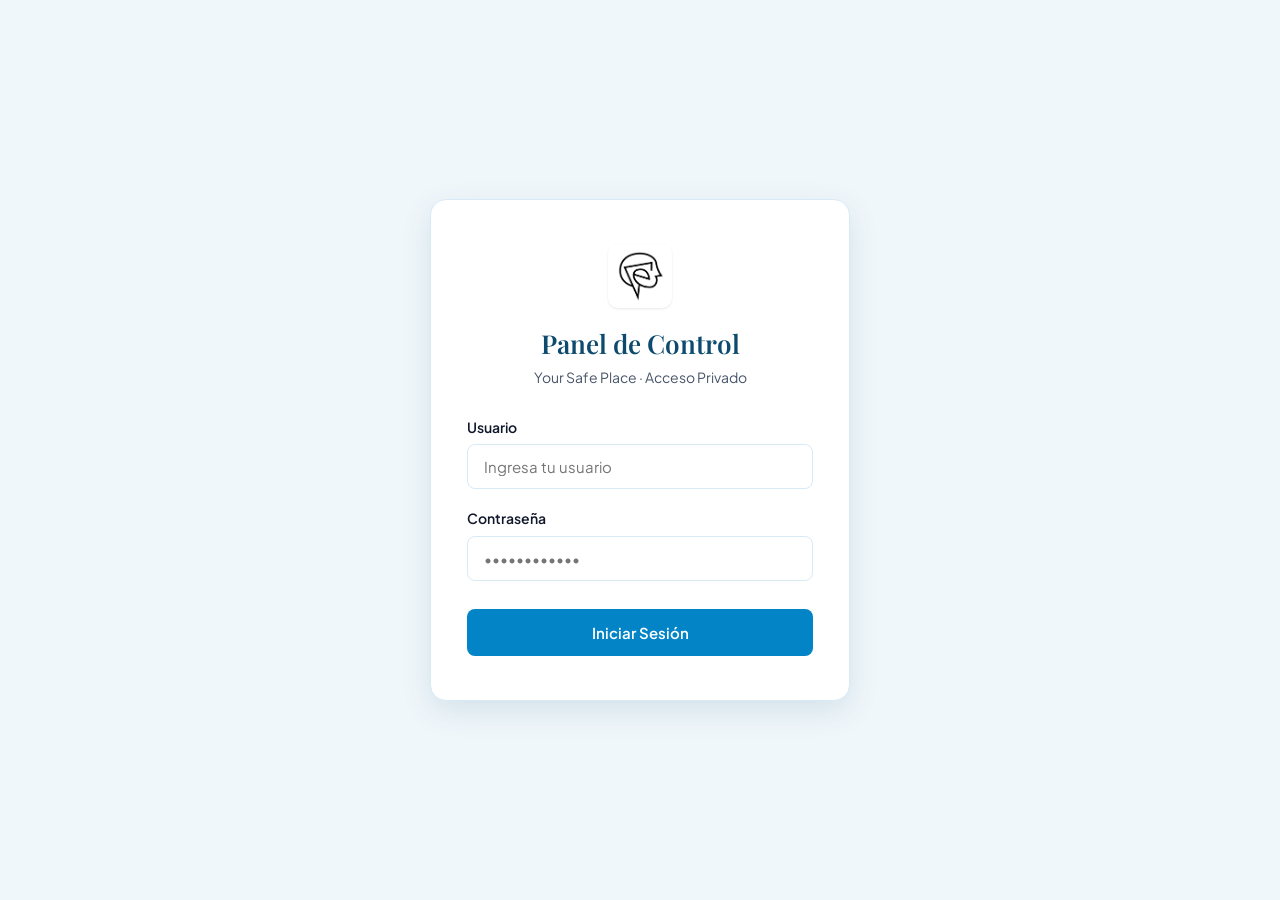
==== commit 53f9e74f: "Segundo commit detallando primera web" ====
--- a/admin.html
+++ b/admin.html
@@ -1,5 +1,6 @@
 <!DOCTYPE html>
 <html lang="es">
+
 <head>
   <meta charset="UTF-8">
   <meta name="viewport" content="width=device-width, initial-scale=1.0">
@@ -8,10 +9,11 @@
   <link rel="icon" href="assets/logo-fatima.jpg" type="image/jpeg">
   <link rel="stylesheet" href="styles.css">
 </head>
+
 <body class="admin-body">
   <nav class="admin-nav">
     <div class="admin-nav-inner">
-      <div class="nav-brand"><img src="assets/logo-fatima.jpg" alt="YSP" style="width:32px;height:32px;border-radius:4px"><span>Your Safe Place</span></div>
+      <div class="nav-brand"><img src="assets/logo-fatima.jpg" alt="Your Safe Place"><span>Your Safe Place</span></div>
       <div style="display:flex;align-items:center;gap:16px">
         <span class="admin-greeting" id="adminGreeting"></span>
         <button class="admin-logout" id="adminLogout">🚪 Cerrar Sesión</button>
@@ -21,19 +23,39 @@
   <div class="admin-content">
     <div style="margin-bottom:32px">
       <h1 id="adminWelcome" style="font-size:28px;margin-bottom:4px"></h1>
-      <p style="color:var(--muted);font-size:15px">Bienvenida a tu panel de control. Aquí puedes ver y gestionar todas las sesiones solicitadas por tus pacientes.</p>
+      <p style="color:var(--muted);font-size:15px">Bienvenida a tu panel de control. Aquí puedes ver y gestionar todas
+        las sesiones solicitadas por tus pacientes.</p>
     </div>
     <div class="kpi-grid">
-      <div class="kpi-card"><div class="kpi-icon">📋</div><div class="kpi-value" id="kpiTotal">0</div><div class="kpi-label">Total Solicitudes</div></div>
-      <div class="kpi-card"><div class="kpi-icon">⏳</div><div class="kpi-value" id="kpiPending">0</div><div class="kpi-label">Pendientes</div></div>
-      <div class="kpi-card"><div class="kpi-icon">✅</div><div class="kpi-value" id="kpiConfirmed">0</div><div class="kpi-label">Confirmadas</div></div>
-      <div class="kpi-card"><div class="kpi-icon">💰</div><div class="kpi-value" id="kpiRevenue">S/. 0</div><div class="kpi-label">Recaudación Estimada</div></div>
+      <div class="kpi-card">
+        <div class="kpi-icon">📋</div>
+        <div class="kpi-value" id="kpiTotal">0</div>
+        <div class="kpi-label">Total Solicitudes</div>
+      </div>
+      <div class="kpi-card">
+        <div class="kpi-icon">⏳</div>
+        <div class="kpi-value" id="kpiPending">0</div>
+        <div class="kpi-label">Pendientes</div>
+      </div>
+      <div class="kpi-card">
+        <div class="kpi-icon">✅</div>
+        <div class="kpi-value" id="kpiConfirmed">0</div>
+        <div class="kpi-label">Confirmadas</div>
+      </div>
+      <div class="kpi-card">
+        <div class="kpi-icon">💰</div>
+        <div class="kpi-value" id="kpiRevenue">S/. 0</div>
+        <div class="kpi-label">Recaudación Estimada</div>
+      </div>
     </div>
     <div class="day-blocker">
-      <h3 style="font-family:var(--font-body);font-weight:600;font-size:18px;margin-bottom:8px">📅 Gestionar Días No Laborables</h3>
-      <p style="font-size:14px;color:var(--muted);margin-bottom:16px">Bloquea fechas específicas en las que no atenderás. Los pacientes no podrán agendar en estos días.</p>
+      <h3 style="font-family:var(--font-body);font-weight:600;font-size:18px;margin-bottom:8px">📅 Gestionar Días No
+        Laborables</h3>
+      <p style="font-size:14px;color:var(--muted);margin-bottom:16px">Bloquea fechas específicas en las que no
+        atenderás. Los pacientes no podrán agendar en estos días.</p>
       <div style="display:flex;gap:12px;align-items:end;flex-wrap:wrap">
-        <div class="form-group" style="margin:0"><label style="font-size:13px">Fecha a bloquear</label><input type="date" id="blockDateInput" style="padding:10px 14px"></div>
+        <div class="form-group" style="margin:0"><label style="font-size:13px">Fecha a bloquear</label><input
+            type="date" id="blockDateInput" style="padding:10px 14px"></div>
         <button class="btn btn-danger btn-sm" id="blockDateBtn">🚫 Bloquear Día</button>
       </div>
       <div class="blocked-days-list" id="blockedDaysList"></div>
@@ -41,14 +63,33 @@
     <div class="admin-table-container">
       <div class="admin-table-header">
         <h3>📋 Solicitudes de Citas</h3>
-        <select id="filterStatus" style="padding:8px 12px;border:1px solid var(--border);border-radius:var(--radius);font-size:13px">
-          <option value="all">Todos</option><option value="pending">Pendientes</option><option value="confirmed">Confirmados</option><option value="rejected">Rechazados</option>
+        <select id="filterStatus"
+          style="padding:8px 12px;border:1px solid var(--border);border-radius:var(--radius);font-size:13px">
+          <option value="all">Todas</option>
+          <option value="pending">Pendientes</option>
+          <option value="confirmed">Confirmadas</option>
         </select>
       </div>
-      <div style="overflow-x:auto">
+      <div class="admin-table-wrap">
         <table class="admin-table">
-          <thead><tr><th>Código</th><th>Paciente</th><th>Servicio</th><th>Fecha(s)</th><th>Modalidad</th><th>Monto</th><th>Voucher</th><th>Estado</th><th>Acciones</th></tr></thead>
-          <tbody id="appointmentsBody"><tr><td colspan="9" style="text-align:center;color:var(--muted);padding:40px">No hay solicitudes aún.</td></tr></tbody>
+          <thead>
+            <tr>
+              <th>Código</th>
+              <th>Paciente</th>
+              <th>Servicio</th>
+              <th>Fecha(s)</th>
+              <th>Modalidad</th>
+              <th>Monto</th>
+              <th>Voucher</th>
+              <th>Estado</th>
+              <th>Acciones</th>
+            </tr>
+          </thead>
+          <tbody id="appointmentsBody">
+            <tr>
+              <td colspan="9" style="text-align:center;color:var(--muted);padding:40px">No hay solicitudes aún.</td>
+            </tr>
+          </tbody>
         </table>
       </div>
     </div>
@@ -57,15 +98,17 @@
     <div class="modal" style="max-width:640px">
       <h2 style="margin-bottom:16px">📎 Comprobante de Pago</h2>
       <img id="voucherModalImg" class="voucher-modal-img" src="" alt="Comprobante">
-      <button class="btn btn-secondary btn-block mt-2" onclick="document.getElementById('voucherModal').classList.remove('show')">Cerrar</button>
+      <button class="btn btn-secondary btn-block mt-2"
+        onclick="document.getElementById('voucherModal').classList.remove('show')">Cerrar</button>
     </div>
   </div>
   <script src="app.js"></script>
   <script>
-    document.addEventListener('DOMContentLoaded',()=>{
-      if(!AppAuth.isAuthenticated()){window.location.href='login.html';return}
+    document.addEventListener('DOMContentLoaded', () => {
+      if (!AppAuth.isAuthenticated()) { window.location.href = 'login.html'; return }
       AdminPanel.init();
     });
   </script>
 </body>
-</html>
+
+</html>
--- a/styles.css
+++ b/styles.css
@@ -16,6 +16,7 @@
   --warm-soft: #FDE68A;
   --warm-deep: #B45309;
   --border: #D8EAF5;
+  --border-active: #0284C7;
   --ink: #0F172A;
   --muted: #475569;
   --danger: #DC2626;
@@ -24,1789 +25,441 @@
   --danger-bg: #FEE2E2;
   --font-heading: 'Playfair Display', Georgia, serif;
   --font-body: 'Plus Jakarta Sans', system-ui, -apple-system, sans-serif;
-  --section-gap: 80px;
-  --wrap-max: 1200px;
+  --section-gap: 60px;
+  --wrap-max: 1100px;
   --wrap-px: 24px;
   --radius-sm: 6px;
   --radius: 8px;
   --radius-lg: 12px;
   --radius-xl: 16px;
-  --shadow-sm: 0 1px 3px rgba(0, 0, 0, .06), 0 1px 2px rgba(0, 0, 0, .04);
-  --shadow: 0 4px 12px rgba(0, 0, 0, .08);
-  --shadow-lg: 0 8px 30px rgba(0, 0, 0, .12);
-  --ease-out: cubic-bezier(.23, 1, .32, 1);
-  --ease-in-out: cubic-bezier(.77, 0, .175, 1);
+  --shadow-sm: 0 1px 3px rgba(0,0,0,.06),0 1px 2px rgba(0,0,0,.04);
+  --shadow: 0 4px 14px rgba(2,132,199,.08);
+  --shadow-lg: 0 10px 30px rgba(12,74,110,.12);
+  --ease-out: cubic-bezier(.23,1,.32,1);
+  --ease-in-out: cubic-bezier(.77,0,.175,1);
 }
 
-*,
-*::before,
-*::after {
-  box-sizing: border-box;
-  margin: 0;
-  padding: 0
+*,*::before,*::after{box-sizing:border-box;margin:0;padding:0}
+html{scroll-behavior:smooth;-webkit-text-size-adjust:100%}
+body{font-family:var(--font-body);font-size:15px;line-height:1.6;color:var(--ink);background:var(--bg);-webkit-font-smoothing:antialiased;-moz-osx-font-smoothing:grayscale}
+img{max-width:100%;height:auto;display:block}
+a{color:var(--accent);text-decoration:none}
+a:hover{color:var(--accent-dark)}
+button{cursor:pointer;font-family:var(--font-body)}
+input,select,textarea{font-family:var(--font-body);font-size:14px}
+h1,h2,h3,h4{font-family:var(--font-heading);font-weight:600;color:var(--accent-deep);line-height:1.2}
+ul{list-style:none}
+.wrap{max-width:var(--wrap-max);margin:0 auto;padding:0 var(--wrap-px)}
+
+/* NAV */
+.nav{position:fixed;top:0;left:0;right:0;z-index:100;background:rgba(255,255,255,.94);backdrop-filter:blur(12px);-webkit-backdrop-filter:blur(12px);border-bottom:1px solid var(--border);transition:box-shadow .3s ease}
+.nav.scrolled{box-shadow:var(--shadow-sm)}
+.nav-inner{display:flex;align-items:center;justify-content:space-between;height:64px;max-width:var(--wrap-max);margin:0 auto;padding:0 var(--wrap-px)}
+.nav-brand{display:flex;align-items:center;gap:10px;text-decoration:none}
+.nav-brand img{width:36px;height:36px;object-fit:contain;border-radius:6px;background:#fff;padding:2px}
+.nav-brand span{font-family:var(--font-heading);font-size:18px;font-weight:600;color:var(--accent-deep)}
+.nav-links{display:flex;align-items:center;gap:20px}
+.nav-links a{font-size:14px;font-weight:500;color:var(--muted);transition:color .2s;position:relative}
+.nav-links a:hover{color:var(--accent)}
+.nav-links a::after{content:'';position:absolute;bottom:-4px;left:0;width:0;height:2px;background:var(--accent);transition:width .2s var(--ease-out)}
+.nav-links a:hover::after{width:100%}
+.lang-toggle{display:flex;border:1px solid var(--border);border-radius:var(--radius);overflow:hidden}
+.lang-toggle button{padding:5px 10px;font-size:12px;font-weight:600;border:none;background:transparent;color:var(--muted);transition:background .2s,color .2s}
+.lang-toggle button.active{background:var(--accent);color:#fff}
+.nav-wa{display:inline-flex;align-items:center;gap:6px;background:#25D366;color:#fff!important;padding:7px 14px;border-radius:var(--radius);font-size:13px;font-weight:600;transition:transform 160ms var(--ease-out),background .2s}
+.nav-wa:hover{background:#1DA851;color:#fff!important}
+.nav-wa:active{transform:scale(.97)}
+.nav-hamburger{display:none;background:none;border:none;padding:8px;flex-direction:column;gap:5px;cursor:pointer}
+.nav-hamburger span{display:block;width:22px;height:2px;background:var(--ink);border-radius:2px;transition:transform .3s var(--ease-out),opacity .2s}
+.nav-hamburger.open span:nth-child(1){transform:translateY(7px) rotate(45deg)}
+.nav-hamburger.open span:nth-child(2){opacity:0}
+.nav-hamburger.open span:nth-child(3){transform:translateY(-7px) rotate(-45deg)}
+
+/* UNIFIED PRESENTATION / HERO SECTION */
+.presentation{padding-top:100px;padding-bottom:40px;background:linear-gradient(180deg,var(--bg) 0%,var(--surface) 100%)}
+.presentation-grid{display:grid;grid-template-columns:1.15fr .85fr;gap:48px;align-items:center}
+.presentation-text{opacity:0;transform:translateY(12px);transition:opacity .5s var(--ease-out),transform .5s var(--ease-out)}
+.presentation-text.visible{opacity:1;transform:translateY(0)}
+.section-label{display:inline-block;font-size:11px;font-weight:700;text-transform:uppercase;letter-spacing:1.5px;color:var(--accent);margin-bottom:6px}
+.presentation-text h1{font-size:40px;line-height:1.15;margin-bottom:12px}
+.presentation-text h1 .highlight{color:var(--accent)}
+.presentation-subtitle{font-size:15px;font-weight:600;color:var(--accent-dark);margin-bottom:14px}
+.presentation-bio{font-size:14px;color:var(--muted);line-height:1.6;margin-bottom:16px}
+.presentation-areas{display:flex;flex-wrap:wrap;gap:6px;margin-bottom:20px}
+.presentation-areas .badge{display:inline-flex;align-items:center;padding:4px 10px;font-size:12px;font-weight:500;border-radius:14px;background:var(--bg-alt);color:var(--accent-deep);border:1px solid var(--border)}
+.presentation-services-summary{background:var(--bg);border-left:3px solid var(--accent);padding:10px 14px;border-radius:0 var(--radius) var(--radius) 0;font-size:13px;color:var(--muted);margin-bottom:22px}
+.presentation-photo{position:relative;display:flex;justify-content:center}
+.presentation-photo img{width:100%;max-width:340px;border-radius:var(--radius-xl);box-shadow:var(--shadow-lg);object-fit:cover;object-position:center 15%;aspect-ratio:3/4}
+.presentation-photo .photo-accent{position:absolute;top:-10px;right:-10px;width:90px;height:90px;background:var(--warm-soft);border-radius:50%;z-index:-1;opacity:.6}
+
+/* BUTTONS */
+.btn{display:inline-flex;align-items:center;justify-content:center;gap:8px;padding:12px 24px;font-size:14px;font-weight:600;border:none;border-radius:var(--radius);cursor:pointer;transition:transform 160ms var(--ease-out),background .2s,box-shadow .2s}
+.btn:active{transform:scale(.97)}
+.btn-primary{background:var(--accent);color:#fff}
+.btn-primary:hover{background:var(--accent-dark);box-shadow:0 4px 14px rgba(2,132,199,.25)}
+.btn-secondary{background:var(--surface);color:var(--accent);border:1.5px solid var(--border)}
+.btn-secondary:hover{border-color:var(--accent);background:var(--bg-alt)}
+.btn-success{background:var(--success);color:#fff}
+.btn-success:hover{background:#15803d}
+.btn-danger{background:var(--danger);color:#fff}
+.btn-danger:hover{background:#b91c1c}
+.btn-wa{background:#25D366;color:#fff}
+.btn-wa:hover{background:#1DA851}
+.btn:disabled{opacity:.45;cursor:not-allowed;transform:none!important;pointer-events:none}
+.btn-sm{padding:6px 12px;font-size:12px}
+.btn-lg{padding:14px 30px;font-size:16px}
+.btn-block{width:100%}
+
+/* UNIFIED BOOKING CONTAINER */
+.booking-section{padding:20px 0 60px;background:var(--surface)}
+.booking-main-card{background:#FFFFFF;border:1px solid var(--border);border-radius:var(--radius-xl);padding:36px;box-shadow:var(--shadow)}
+
+/* STEP TITLE */
+.step-header{display:flex;align-items:center;gap:12px;margin-bottom:20px}
+.step-badge{width:28px;height:28px;border-radius:50%;background:var(--accent);color:#fff;display:inline-flex;align-items:center;justify-content:center;font-size:14px;font-weight:700;flex-shrink:0}
+.step-title{font-size:19px;font-weight:600;color:var(--accent-deep);font-family:var(--font-heading)}
+.step-divider{height:1px;background:var(--border);margin:36px 0}
+
+/* STEP 1: MODALITY & THERAPY */
+.modality-grid{display:grid;grid-template-columns:1fr 1fr;gap:16px;margin-bottom:24px}
+.card-option{border:1.5px solid var(--border);border-radius:var(--radius-lg);padding:16px 20px;cursor:pointer;background:#fff;transition:border-color .2s,background .2s,transform 160ms var(--ease-out)}
+.card-option:active{transform:scale(.98)}
+.card-option.selected{border-color:var(--border-active);background:#F0F7FB}
+.card-option .radio-top{display:flex;align-items:center;justify-content:space-between;margin-bottom:6px}
+.card-option .radio-label{display:flex;align-items:center;gap:10px;font-size:15px;font-weight:600;color:var(--ink)}
+.card-option .radio-circle{width:18px;height:18px;border-radius:50%;border:2px solid #94A3B8;display:flex;align-items:center;justify-content:center;transition:border-color .2s}
+.card-option.selected .radio-circle{border-color:var(--accent)}
+.card-option.selected .radio-circle::after{content:'';width:10px;height:10px;border-radius:50%;background:var(--accent)}
+.card-option .pill-badge{font-size:11px;font-weight:600;padding:2px 8px;border-radius:12px;background:var(--bg-alt);color:var(--accent-dark)}
+.card-option .pill-badge.warm{background:var(--surface-warm);color:var(--warm-deep)}
+.card-option .card-desc{font-size:13px;color:var(--muted);padding-left:28px}
+
+.therapy-subheading{font-size:13px;font-weight:600;color:var(--muted);margin-bottom:12px;text-transform:uppercase;letter-spacing:.5px}
+.therapy-grid{display:grid;grid-template-columns:repeat(3,1fr);gap:16px}
+.therapy-grid.cols-2{grid-template-columns:repeat(2,1fr)}
+.therapy-card{border:1.5px solid var(--border);border-radius:var(--radius-lg);padding:18px;cursor:pointer;background:#fff;position:relative;transition:border-color .2s,background .2s,transform 160ms var(--ease-out)}
+.therapy-card:active{transform:scale(.98)}
+.therapy-card.selected{border-color:var(--border-active);background:#F0F7FB}
+.therapy-card.warm-highlight{border-color:#FDE68A;background:#FFFDF5}
+.therapy-card.warm-highlight.selected{border-color:var(--warm);background:#FEF9C3}
+.therapy-card .top-row{display:flex;align-items:center;justify-content:space-between;margin-bottom:6px}
+.therapy-card .price-pill{font-size:13px;font-weight:700;color:var(--accent);background:var(--bg-alt);padding:3px 10px;border-radius:12px}
+.therapy-card.warm-highlight .price-pill{color:var(--warm-deep);background:var(--surface-warm)}
+.therapy-card h4{font-size:14px;font-family:var(--font-body);font-weight:600;color:var(--ink);margin-bottom:4px}
+.therapy-card .therapy-desc{font-size:12px;color:var(--muted)}
+
+/* STEP 2: CALENDAR & SLOTS */
+.legend-row{display:flex;align-items:center;gap:16px;font-size:12px;color:var(--muted);margin-left:auto}
+.legend-item{display:flex;align-items:center;gap:5px}
+.legend-dot{width:8px;height:8px;border-radius:50%}
+.legend-dot.disponible{background:var(--accent)}
+.legend-dot.ocupado{background:#94A3B8}
+.legend-dot.cerrado{background:var(--warm)}
+
+.pack-tabs-container{margin-bottom:20px}
+.pack-tabs{display:grid;grid-template-columns:repeat(4,1fr);gap:8px}
+.pack-tab{padding:10px 12px;border:1.5px solid var(--border);border-radius:var(--radius);text-align:center;cursor:pointer;background:#fff;transition:border-color .2s,background .2s}
+.pack-tab.active{border-color:var(--accent);background:var(--bg-alt)}
+.pack-tab.done{border-color:var(--success);background:var(--success-bg)}
+.pack-tab .tab-num{font-size:13px;font-weight:600;color:var(--ink)}
+.pack-tab .tab-status{font-size:11px;color:var(--muted);display:block}
+.pack-tab.done .tab-status{color:var(--success);font-weight:600}
+
+.calendar-row{display:grid;grid-template-columns:1fr 1fr;gap:24px}
+.cal-box{border:1px solid var(--border);border-radius:var(--radius-lg);padding:18px;background:#fff}
+.cal-header{display:flex;align-items:center;justify-content:space-between;margin-bottom:14px}
+.cal-header h3{font-size:15px;font-family:var(--font-body);font-weight:600}
+.cal-header button{width:32px;height:32px;border:1px solid var(--border);border-radius:var(--radius);background:#fff;display:flex;align-items:center;justify-content:center;font-size:15px}
+.cal-header button:hover{background:var(--bg-alt)}
+.cal-grid{display:grid;grid-template-columns:repeat(7,1fr);gap:4px}
+.cal-grid .day-name{text-align:center;font-size:11px;font-weight:600;color:var(--muted);padding:6px 0}
+.cal-grid .day-name.weekend{color:var(--warm)}
+.cal-grid .day-btn{aspect-ratio:1;display:flex;flex-direction:column;align-items:center;justify-content:center;border-radius:var(--radius);font-size:13px;font-weight:500;cursor:pointer;border:1.5px solid transparent;background:transparent;position:relative;transition:all .15s}
+.cal-grid .day-btn:not(.disabled):hover{background:var(--bg-alt)}
+.cal-grid .day-btn.selected{background:var(--accent)!important;color:#fff!important;border-color:var(--accent)}
+.cal-grid .day-btn.today{border-color:var(--warm)}
+.cal-grid .day-btn.today .sub-lbl{color:var(--warm);font-weight:700}
+.cal-grid .day-btn.disabled{color:#CBD5E1;cursor:not-allowed}
+.cal-grid .day-btn .sub-lbl{font-size:8px;line-height:1;margin-top:1px}
+.cal-grid .day-btn.empty{cursor:default}
+.cal-grid .day-btn .pack-badge{position:absolute;bottom:2px;font-size:8px;font-weight:700;color:var(--accent);background:var(--bg-alt);padding:1px 3px;border-radius:3px}
+.cal-note{font-size:11px;font-style:italic;color:var(--muted);margin-top:12px;text-align:center}
+
+.slots-box{border:1px solid var(--border);border-radius:var(--radius-lg);padding:18px;background:#fff;display:flex;flex-direction:column}
+.slots-header{display:flex;align-items:center;justify-content:space-between;margin-bottom:8px}
+.slots-label{font-size:11px;font-weight:700;color:var(--warm-deep);text-transform:uppercase;letter-spacing:.5px}
+.slots-free-badge{font-size:11px;font-weight:600;padding:2px 8px;border-radius:10px;background:var(--bg-alt);color:var(--accent)}
+.slots-date-title{font-size:15px;font-weight:600;color:var(--accent-deep);margin-bottom:12px}
+.slots-scroll{max-height:none;overflow-y:visible;display:flex;flex-direction:column;gap:6px;padding-right:0}
+.slot-row{display:flex;align-items:center;justify-content:space-between;padding:10px 14px;border:1.5px solid var(--border);border-radius:var(--radius);cursor:pointer;font-size:13px;font-weight:500;transition:all .15s}
+.slot-row:not(.disabled):hover{border-color:var(--accent);background:var(--bg-alt)}
+.slot-row.selected{border-color:var(--accent);background:var(--accent);color:#fff}
+.slot-row.disabled{background:#F8FAFC;color:#94A3B8;cursor:not-allowed}
+.slot-row .status-pill{font-size:10px;font-weight:700;padding:2px 6px;border-radius:6px;text-transform:uppercase}
+.slot-row.disabled .status-pill{background:#FEF3C7;color:#92400E}
+.slot-row.selected .status-pill{background:#fff;color:var(--accent)}
+.slot-row.booked .status-pill{background:#FEE2E2;color:#991B1B}
+.slots-selected-summary{margin-top:12px;font-size:12px;color:var(--muted);border-top:1px solid var(--border);padding-top:10px}
+
+/* STEP 3: PATIENT CONTACT FORM */
+.patient-form-grid{display:grid;grid-template-columns:1fr 1fr;gap:16px}
+.form-field{display:flex;flex-direction:column}
+.form-field.full{grid-column:1/-1}
+.form-field label{font-size:13px;font-weight:600;color:var(--ink);margin-bottom:4px}
+.form-field label .req{color:var(--danger)}
+.form-field input,.form-field textarea{width:100%;padding:10px 14px;border:1.5px solid var(--border);border-radius:var(--radius);font-size:14px;color:var(--ink);background:#fff;transition:border-color .2s,box-shadow .2s}
+.form-field input:focus,.form-field textarea:focus{outline:none;border-color:var(--accent);box-shadow:0 0 0 3px rgba(2,132,199,.15)}
+.form-field input.invalid,.form-field textarea.invalid{border-color:var(--danger)}
+.form-field .field-hint{font-size:11px;color:var(--muted);margin-top:3px}
+.form-field .field-err{font-size:11px;color:var(--danger);margin-top:2px;display:none}
+.form-field input.invalid~.field-err{display:block}
+
+/* STEP 4: PAYMENT INFO & CONFIRMATION */
+.investment-card{background:linear-gradient(135deg,#F0F7FB 0%,#E0F2FE 100%);border:1px solid var(--border);border-radius:var(--radius-lg);padding:20px 24px;display:flex;align-items:center;justify-content:space-between;margin-bottom:20px}
+.investment-card .inv-label{font-size:11px;font-weight:700;color:var(--warm-deep);text-transform:uppercase;letter-spacing:.5px;margin-bottom:4px}
+.investment-card .inv-amount{font-size:30px;font-weight:700;color:var(--accent-deep);line-height:1}
+.investment-card .inv-sub{font-size:13px;color:var(--muted);margin-top:4px}
+.investment-card .dynamic-badge{padding:8px 16px;background:#fff;border:1px solid var(--border);border-radius:var(--radius);font-size:13px;font-weight:600;color:var(--accent-dark);box-shadow:var(--shadow-sm);text-align:right}
+
+.accounts-subheading{font-size:13px;font-weight:600;color:var(--muted);margin-bottom:12px;display:flex;align-items:center;gap:6px}
+.accounts-grid{display:grid;grid-template-columns:repeat(3,1fr);gap:14px;margin-bottom:22px}
+.account-card{border:1.5px solid var(--border);border-radius:var(--radius-lg);padding:14px 16px;background:#fff}
+.account-card .acc-header{display:flex;align-items:center;justify-content:space-between;margin-bottom:8px}
+.account-card .acc-name{font-size:13px;font-weight:700;color:var(--ink)}
+.account-card .acc-badge{font-size:10px;font-weight:600;padding:2px 6px;border-radius:8px;background:var(--bg-alt);color:var(--accent-dark)}
+.account-card .acc-number{font-size:14px;font-weight:700;color:var(--accent-deep);margin-bottom:2px}
+.account-card .acc-cci{font-size:11px;color:var(--muted);line-height:1.4}
+
+.voucher-upload-card{border:1.5px solid var(--border);border-radius:var(--radius-lg);padding:20px;background:#fff;margin-bottom:24px}
+.voucher-upload-card h4{font-size:14px;font-family:var(--font-body);font-weight:600;color:var(--ink);margin-bottom:4px}
+.voucher-upload-card p{font-size:12px;color:var(--muted);margin-bottom:14px}
+.voucher-btn-row{display:flex;align-items:center;justify-content:space-between;flex-wrap:wrap;gap:12px}
+.voucher-status-pill{font-size:12px;font-weight:600;color:#94A3B8;padding:4px 12px;border-radius:12px;background:#F1F5F9}
+.voucher-status-pill.attached{background:var(--success-bg);color:var(--success)}
+
+.wa-submit-btn{width:100%;padding:16px;font-size:16px;font-weight:700;border-radius:var(--radius);background:#25D366;color:#fff;border:none;display:flex;align-items:center;justify-content:center;gap:8px;box-shadow:0 4px 14px rgba(37,211,102,.3);transition:all .2s var(--ease-out)}
+.wa-submit-btn:hover:not(:disabled){background:#1DA851}
+.wa-submit-btn:active:not(:disabled){transform:scale(.98)}
+.wa-submit-btn:disabled{background:#E2E8F0;color:#94A3B8;box-shadow:none;cursor:not-allowed}
+.wa-disclaimer{font-size:11px;color:var(--muted);text-align:center;margin-top:10px;line-height:1.5}
+
+/* FOOTER */
+.footer{background:var(--accent-deep);color:#fff;padding:40px 0 20px}
+.footer-grid{display:grid;grid-template-columns:1fr 1fr 1fr;gap:36px;margin-bottom:28px}
+.footer h4{font-size:15px;margin-bottom:12px;font-family:var(--font-body);font-weight:600;color:#fff}
+.footer p,.footer a{font-size:13px;color:rgba(255,255,255,.75);line-height:1.7}
+.footer a:hover{color:#fff}
+.footer-bottom{border-top:1px solid rgba(255,255,255,.15);padding-top:16px;text-align:center;font-size:12px;color:rgba(255,255,255,.5)}
+
+/* MODAL */
+.modal-overlay{display:none;position:fixed;inset:0;background:rgba(0,0,0,.5);z-index:200;align-items:center;justify-content:center;padding:20px;backdrop-filter:blur(4px)}
+.modal-overlay.show{display:flex}
+.modal{background:var(--surface);border-radius:var(--radius-xl);padding:36px;max-width:500px;width:100%;box-shadow:var(--shadow-lg);animation:modalIn .3s var(--ease-out)}
+@keyframes modalIn{from{opacity:0;transform:scale(.95)}to{opacity:1;transform:scale(1)}}
+.modal h2{font-size:22px;margin-bottom:8px;text-align:center}
+.modal .modal-subtitle{text-align:center;color:var(--muted);font-size:14px;margin-bottom:18px}
+.modal .code-display{text-align:center;font-size:26px;font-weight:700;color:var(--accent);background:var(--bg-alt);padding:14px;border-radius:var(--radius);margin-bottom:18px;font-family:var(--font-body)}
+
+/* ADMIN */
+.admin-body{background:var(--bg);min-height:100vh}
+.admin-nav{background:var(--accent-deep);color:#fff}
+.admin-nav-inner{display:flex;align-items:center;justify-content:space-between;height:60px;max-width:1400px;margin:0 auto;padding:0 24px}
+.admin-nav .nav-brand span{color:#fff}
+.admin-nav .nav-brand img{width:36px;height:36px;object-fit:contain;background:#ffffff;border-radius:6px;padding:3px;box-shadow:0 1px 3px rgba(0,0,0,.25)}
+.admin-greeting{font-size:14px;color:rgba(255,255,255,.8)}
+.admin-logout{padding:8px 16px;background:rgba(255,255,255,.15);border:none;color:#fff;border-radius:var(--radius);font-size:13px;font-weight:500;transition:background .2s}
+.admin-logout:hover{background:rgba(255,255,255,.25)}
+.admin-content{max-width:1400px;margin:0 auto;padding:32px 24px}
+.kpi-grid{display:grid;grid-template-columns:repeat(4,1fr);gap:20px;margin-bottom:32px}
+.kpi-card{background:var(--surface);border:1px solid var(--border);border-radius:var(--radius-lg);padding:24px}
+.kpi-card .kpi-label{font-size:13px;color:var(--muted);font-weight:500;text-transform:uppercase;letter-spacing:.5px}
+.kpi-card .kpi-value{font-size:32px;font-weight:700;color:var(--ink);margin:8px 0 4px}
+.kpi-card .kpi-icon{font-size:24px}
+.admin-table-container{background:var(--surface);border:1px solid var(--border);border-radius:var(--radius-lg);overflow:hidden;margin-bottom:32px}
+.admin-table-wrap{overflow-x:auto;width:100%}
+.admin-table-header{display:flex;justify-content:space-between;align-items:center;padding:20px 24px;border-bottom:1px solid var(--border)}
+.admin-table-header h3{font-size:18px;font-family:var(--font-body);font-weight:600}
+.admin-table{width:100%;border-collapse:collapse}
+.admin-table th{text-align:left;padding:12px 16px;font-size:12px;font-weight:600;text-transform:uppercase;letter-spacing:.5px;color:var(--muted);background:var(--bg);border-bottom:1px solid var(--border)}
+.admin-table td{padding:14px 16px;font-size:14px;border-bottom:1px solid var(--border);vertical-align:middle}
+.admin-table tr:last-child td{border-bottom:none}
+.admin-table tr:hover{background:var(--bg)}
+.action-buttons-group{display:flex;gap:4px;flex-direction:column}
+.status-badge{display:inline-flex;align-items:center;gap:4px;padding:4px 10px;font-size:12px;font-weight:600;border-radius:20px}
+.status-badge.pending{background:#FEF3C7;color:#92400E}
+.status-badge.confirmed{background:var(--success-bg);color:#166534}
+.status-badge.rejected{background:var(--danger-bg);color:#991B1B}
+.voucher-thumb{width:44px;height:44px;border-radius:var(--radius);object-fit:cover;border:1px solid var(--border);cursor:pointer;transition:transform .2s var(--ease-out)}
+.voucher-thumb:hover{transform:scale(1.1)}
+.voucher-modal-img{width:100%;max-height:70vh;object-fit:contain;border-radius:var(--radius)}
+.day-blocker{background:var(--surface);border:1px solid var(--border);border-radius:var(--radius-lg);padding:24px;margin-bottom:32px}
+.blocked-days-list{display:flex;flex-wrap:wrap;gap:8px;margin-top:12px}
+.blocked-day-chip{display:inline-flex;align-items:center;gap:6px;padding:6px 12px;background:var(--danger-bg);color:var(--danger);border-radius:20px;font-size:13px;font-weight:500}
+.blocked-day-chip button{background:none;border:none;color:var(--danger);font-size:16px;cursor:pointer;padding:0;line-height:1}
+
+/* LOGIN & FORM GROUP */
+.login-page{min-height:100vh;display:flex;align-items:center;justify-content:center;background:var(--bg);padding:20px}
+.login-card{background:var(--surface);border:1px solid var(--border);border-radius:var(--radius-xl);padding:44px 36px;max-width:420px;width:100%;box-shadow:var(--shadow-lg);text-align:center}
+.login-card img{width:64px;height:64px;object-fit:contain;margin:0 auto 20px;border-radius:10px;background:#fff;padding:4px;box-shadow:var(--shadow-sm)}
+.login-card h1{font-size:26px;margin-bottom:6px;font-family:var(--font-heading);color:var(--accent-deep)}
+.login-card .login-subtitle{color:var(--muted);margin-bottom:28px;font-size:14px}
+.form-group{display:flex;flex-direction:column;text-align:left;margin-bottom:18px}
+.form-group label{font-size:14px;font-weight:600;color:var(--ink);margin-bottom:6px;display:block}
+.form-group input{width:100%;padding:12px 16px;border:1.5px solid var(--border);border-radius:var(--radius);font-size:15px;color:var(--ink);background:#fff;transition:border-color .2s,box-shadow .2s}
+.form-group input:focus{outline:none;border-color:var(--accent);box-shadow:0 0 0 3px rgba(2,132,199,.15)}
+.login-card .login-error{background:var(--danger-bg);color:var(--danger);padding:10px 16px;border-radius:var(--radius);font-size:13px;margin-bottom:18px;display:none;text-align:left}
+.login-card .btn{width:100%;margin-top:10px;padding:14px;font-size:15px}
+
+/* UTILITY */
+.hidden{display:none!important}
+
+/* REDUCED MOTION */
+@media(prefers-reduced-motion:reduce){
+  *,*::before,*::after{animation-duration:.01ms!important;transition-duration:.01ms!important}
+  .presentation-text,.presentation-photo img{opacity:1!important;transform:none!important}
 }
 
-html {
-  scroll-behavior: smooth;
-  -webkit-text-size-adjust: 100%
+/* RESPONSIVE BREAKPOINTS */
+@media(max-width:1023px){
+  .presentation-grid{grid-template-columns:1fr;text-align:center;gap:36px}
+  .presentation-photo{order:-1}
+  .presentation-photo img{max-width:280px}
+  .presentation-areas{justify-content:center}
+  .therapy-grid{grid-template-columns:1fr}
+  .calendar-row{grid-template-columns:1fr}
+  .accounts-grid{grid-template-columns:1fr}
+  .kpi-grid{grid-template-columns:repeat(2,1fr)}
+  .footer-grid{grid-template-columns:1fr;gap:24px}
 }
 
-body {
-  font-family: var(--font-body);
-  font-size: 16px;
-  line-height: 1.6;
-  color: var(--ink);
-  background: var(--bg);
-  -webkit-font-smoothing: antialiased;
-  -moz-osx-font-smoothing: grayscale
+@media(max-width:767px){
+  .nav-links{display:none}
+  .nav-links.open{display:flex;flex-direction:column;position:absolute;top:64px;left:0;right:0;background:var(--surface);border-bottom:1px solid var(--border);padding:20px;box-shadow:var(--shadow);z-index:99}
+  .nav-hamburger{display:flex}
+  .presentation-text h1{font-size:30px!important}
+  .booking-main-card{padding:20px 16px}
+  .modality-grid{grid-template-columns:1fr}
+  .therapy-grid{grid-template-columns:1fr}
+  .pack-tabs{grid-template-columns:repeat(2,1fr)}
+  .patient-form-grid{grid-template-columns:1fr}
+  .investment-card{flex-direction:column;align-items:flex-start;gap:12px}
+  .investment-card .dynamic-badge{width:100%;text-align:left}
+  .step-header{flex-wrap:wrap}
+  .legend-row{margin-left:0;width:100%;margin-top:6px}
+
+  /* ADMIN NAVBAR MOBILE */
+  .admin-greeting{display:none!important}
+  .admin-nav-inner{padding:0 14px!important;justify-content:space-between!important}
+  .admin-nav .nav-brand{flex:1!important;min-width:0!important;display:flex!important;align-items:center!important;gap:10px!important}
+  .admin-nav .nav-brand span{white-space:nowrap!important;font-size:17px!important;font-weight:700!important;letter-spacing:-.2px!important}
+  .admin-logout{padding:6px 12px!important;font-size:12px!important;white-space:nowrap!important;flex-shrink:0!important}
+
+  /* KPIS COMPACT 2X2 */
+  .kpi-grid{grid-template-columns:repeat(2,1fr)!important;gap:10px!important;margin-bottom:20px!important}
+  .kpi-card{padding:12px 14px!important;border-radius:var(--radius)!important;display:flex!important;flex-direction:column!important;justify-content:center!important}
+  .kpi-card .kpi-icon{font-size:18px!important}
+  .kpi-card .kpi-value{font-size:20px!important;margin:4px 0 2px!important;font-weight:700!important}
+  .kpi-card .kpi-label{font-size:10px!important;letter-spacing:.3px!important;line-height:1.2!important}
+
+  /* DAY BLOCKER MOBILE */
+  .day-blocker{padding:16px!important;margin-bottom:20px!important}
+  .day-blocker > div[style*="display:flex"]{flex-direction:column!important;align-items:stretch!important;gap:10px!important}
+  .day-blocker .form-group{width:100%!important}
+  .day-blocker input[type="date"]{width:100%!important}
+  .day-blocker #blockDateBtn{width:100%!important;padding:12px!important}
+
+  /* NATIVE MOBILE CARDS FOR APPOINTMENTS (NO HORIZONTAL SCROLL) */
+  .admin-content{padding:20px 14px!important}
+  .admin-table-container{background:transparent!important;border:none!important;box-shadow:none!important;border-radius:0!important}
+  .admin-table-header{background:var(--surface)!important;border:1px solid var(--border)!important;border-radius:var(--radius-lg)!important;margin-bottom:14px!important;padding:14px 16px!important}
+  .admin-table-wrap{overflow-x:visible!important}
+  .admin-table,
+  .admin-table tbody,
+  .admin-table tr,
+  .admin-table td{
+    display:block!important;
+    width:100%!important;
+    box-sizing:border-box!important;
+  }
+  .admin-table thead{
+    display:none!important;
+  }
+  .admin-table tr.appointment-card-row{
+    background:#ffffff!important;
+    border:1px solid var(--border)!important;
+    border-radius:var(--radius-lg)!important;
+    padding:16px!important;
+    margin-bottom:14px!important;
+    box-shadow:0 2px 6px rgba(0,0,0,.04)!important;
+  }
+  .admin-table td{
+    display:flex!important;
+    justify-content:space-between!important;
+    align-items:center!important;
+    padding:8px 0!important;
+    border-bottom:1px solid #F1F5F9!important;
+    font-size:13px!important;
+    text-align:right!important;
+    word-break:break-word!important;
+  }
+  .admin-table td::before{
+    content:attr(data-label);
+    font-weight:600;
+    font-size:11px;
+    color:var(--muted);
+    text-transform:uppercase;
+    letter-spacing:.4px;
+    text-align:left;
+    flex-shrink:0;
+    margin-right:12px;
+  }
+  .admin-table td[data-label="Fecha(s)"]{
+    flex-direction:column!important;
+    align-items:flex-start!important;
+    gap:6px!important;
+  }
+  .admin-table td[data-label="Fecha(s)"] .dates-list{
+    width:100%!important;
+    text-align:left!important;
+    background:var(--bg);
+    padding:8px 12px;
+    border-radius:6px;
+    font-size:12px!important;
+    line-height:1.6!important;
+  }
+  .admin-table td[data-label="Paciente"]{
+    flex-direction:column!important;
+    align-items:flex-start!important;
+    gap:4px!important;
+  }
+  .admin-table td[data-label="Paciente"] > div{
+    text-align:left!important;
+    width:100%!important;
+  }
+  .admin-table td.cell-actions{
+    border-bottom:none!important;
+    padding-top:12px!important;
+    display:block!important;
+  }
+  .admin-table td.cell-actions::before{
+    display:none!important;
+  }
+  .admin-table td.cell-actions .action-buttons-group{
+    display:flex!important;
+    flex-direction:row!important;
+    gap:8px!important;
+    width:100%!important;
+  }
+  .admin-table td.cell-actions button{
+    flex:1!important;
+    width:100%!important;
+    padding:12px 10px!important;
+    font-size:13px!important;
+    font-weight:600!important;
+    border-radius:8px!important;
+    text-align:center!important;
+    display:flex!important;
+    align-items:center!important;
+    justify-content:center!important;
+  }
 }
-
-img {
-  max-width: 100%;
-  height: auto;
-  display: block
-}
-
-a {
-  color: var(--accent);
-  text-decoration: none
-}
-
-a:hover {
-  color: var(--accent-dark)
-}
-
-button {
-  cursor: pointer;
-  font-family: var(--font-body)
-}
-
-input,
-select,
-textarea {
-  font-family: var(--font-body);
-  font-size: 15px
-}
-
-h1,
-h2,
-h3,
-h4 {
-  font-family: var(--font-heading);
-  font-weight: 600;
-  color: var(--accent-deep);
-  line-height: 1.2
-}
-
-ul {
-  list-style: none
-}
-
-.wrap {
-  max-width: var(--wrap-max);
-  margin: 0 auto;
-  padding: 0 var(--wrap-px)
-}
-
-section {
-  padding: var(--section-gap) 0
-}
-
-/* NAV */
-.nav {
-  position: fixed;
-  top: 0;
-  left: 0;
-  right: 0;
-  z-index: 100;
-  background: rgba(255, 255, 255, .92);
-  backdrop-filter: blur(12px);
-  -webkit-backdrop-filter: blur(12px);
-  border-bottom: 1px solid var(--border);
-  transition: box-shadow .3s ease
-}
-
-.nav.scrolled {
-  box-shadow: var(--shadow-sm)
-}
-
-.nav-inner {
-  display: flex;
-  align-items: center;
-  justify-content: space-between;
-  height: 68px;
-  max-width: var(--wrap-max);
-  margin: 0 auto;
-  padding: 0 var(--wrap-px)
-}
-
-.nav-brand {
-  display: flex;
-  align-items: center;
-  gap: 10px;
-  text-decoration: none
-}
-
-.nav-brand img {
-  width: 38px;
-  height: 38px;
-  object-fit: contain;
-  border-radius: 4px
-}
-
-.nav-brand span {
-  font-family: var(--font-heading);
-  font-size: 18px;
-  font-weight: 600;
-  color: var(--accent-deep)
-}
-
-.nav-links {
-  display: flex;
-  align-items: center;
-  gap: 24px
-}
-
-.nav-links a {
-  font-size: 14px;
-  font-weight: 500;
-  color: var(--muted);
-  transition: color .2s;
-  position: relative
-}
-
-.nav-links a:hover {
-  color: var(--accent)
-}
-
-.nav-links a::after {
-  content: '';
-  position: absolute;
-  bottom: -4px;
-  left: 0;
-  width: 0;
-  height: 2px;
-  background: var(--accent);
-  transition: width .2s var(--ease-out)
-}
-
-.nav-links a:hover::after {
-  width: 100%
-}
-
-.lang-toggle {
-  display: flex;
-  border: 1px solid var(--border);
-  border-radius: var(--radius);
-  overflow: hidden
-}
-
-.lang-toggle button {
-  padding: 6px 12px;
-  font-size: 13px;
-  font-weight: 600;
-  border: none;
-  background: transparent;
-  color: var(--muted);
-  transition: background .2s, color .2s
-}
-
-.lang-toggle button.active {
-  background: var(--accent);
-  color: #fff
-}
-
-.nav-wa {
-  display: inline-flex;
-  align-items: center;
-  gap: 6px;
-  background: #25D366;
-  color: #fff !important;
-  padding: 8px 16px;
-  border-radius: var(--radius);
-  font-size: 13px;
-  font-weight: 600;
-  transition: transform 160ms var(--ease-out), background .2s
-}
-
-.nav-wa:hover {
-  background: #1DA851;
-  color: #fff !important
-}
-
-.nav-wa:active {
-  transform: scale(.97)
-}
-
-.nav-hamburger {
-  display: none;
-  background: none;
-  border: none;
-  padding: 8px;
-  flex-direction: column;
-  gap: 5px;
-  cursor: pointer
-}
-
-.nav-hamburger span {
-  display: block;
-  width: 22px;
-  height: 2px;
-  background: var(--ink);
-  border-radius: 2px;
-  transition: transform .3s var(--ease-out), opacity .2s
-}
-
-.nav-hamburger.open span:nth-child(1) {
-  transform: translateY(7px) rotate(45deg)
-}
-
-.nav-hamburger.open span:nth-child(2) {
-  opacity: 0
-}
-
-.nav-hamburger.open span:nth-child(3) {
-  transform: translateY(-7px) rotate(-45deg)
-}
-
-/* HERO */
-.hero {
-  padding-top: 148px;
-  padding-bottom: var(--section-gap);
-  background: linear-gradient(180deg, var(--bg) 0%, var(--surface) 100%);
-  min-height: 100vh;
-  display: flex;
-  align-items: center
-}
-
-.hero-grid {
-  display: grid;
-  grid-template-columns: 1fr 1fr;
-  gap: 60px;
-  align-items: center
-}
-
-.hero-text {
-  opacity: 0;
-  transform: translateY(16px);
-  transition: opacity .6s var(--ease-out), transform .6s var(--ease-out)
-}
-
-.hero-text.visible {
-  opacity: 1;
-  transform: translateY(0)
-}
-
-.hero-text h1 {
-  font-size: 48px;
-  line-height: 1.15;
-  margin-bottom: 20px
-}
-
-.hero-text h1 .highlight {
-  color: var(--accent)
-}
-
-.hero-text p.section-label {
-  font-size: 14px
-}
-
-.hero-text>p:not(.section-label) {
-  font-size: 18px;
-  color: var(--muted);
-  margin-bottom: 32px;
-  max-width: 480px
-}
-
-.hero-photo {
-  position: relative;
-  display: flex;
-  justify-content: center
-}
-
-.hero-photo img {
-  width: 100%;
-  max-width: 420px;
-  border-radius: var(--radius-xl);
-  box-shadow: var(--shadow-lg);
-  object-fit: cover;
-  object-position: center 15%;
-  aspect-ratio: 3/4;
-  opacity: 0;
-  transform: scale(.97);
-  transition: opacity .7s var(--ease-out) .15s, transform .7s var(--ease-out) .15s
-}
-
-.hero-photo img.visible {
-  opacity: 1;
-  transform: scale(1)
-}
-
-.hero-photo .photo-accent {
-  position: absolute;
-  top: -12px;
-  right: -12px;
-  width: 100px;
-  height: 100px;
-  background: var(--warm-soft);
-  border-radius: 50%;
-  z-index: -1;
-  opacity: .6
-}
-
-/* BUTTONS */
-.btn {
-  display: inline-flex;
-  align-items: center;
-  justify-content: center;
-  gap: 8px;
-  padding: 14px 28px;
-  font-size: 15px;
-  font-weight: 600;
-  border: none;
-  border-radius: var(--radius);
-  cursor: pointer;
-  transition: transform 160ms var(--ease-out), background .2s, box-shadow .2s
-}
-
-.btn:active {
-  transform: scale(.97)
-}
-
-.btn-primary {
-  background: var(--accent);
-  color: #fff
-}
-
-.btn-primary:hover {
-  background: var(--accent-dark);
-  box-shadow: 0 4px 14px rgba(2, 132, 199, .3)
-}
-
-.btn-secondary {
-  background: var(--surface);
-  color: var(--accent);
-  border: 1.5px solid var(--border)
-}
-
-.btn-secondary:hover {
-  border-color: var(--accent);
-  background: var(--bg-alt)
-}
-
-.btn-success {
-  background: var(--success);
-  color: #fff
-}
-
-.btn-success:hover {
-  background: #15803d
-}
-
-.btn-danger {
-  background: var(--danger);
-  color: #fff
-}
-
-.btn-danger:hover {
-  background: #b91c1c
-}
-
-.btn-wa {
-  background: #25D366;
-  color: #fff
-}
-
-.btn-wa:hover {
-  background: #1DA851
-}
-
-.btn:disabled {
-  opacity: .5;
-  cursor: not-allowed;
-  transform: none !important;
-  pointer-events: none
-}
-
-.btn-sm {
-  padding: 8px 16px;
-  font-size: 13px
-}
-
-.btn-lg {
-  padding: 16px 36px;
-  font-size: 17px
-}
-
-.btn-block {
-  width: 100%
-}
-
-/* SECTION HEADERS */
-.section-header {
-  text-align: center;
-  margin-bottom: 48px
-}
-
-.section-header h2 {
-  font-size: 36px;
-  margin-bottom: 12px
-}
-
-.section-header p {
-  font-size: 17px;
-  color: var(--muted);
-  max-width: 600px;
-  margin: 0 auto
-}
-
-.section-label {
-  display: inline-block;
-  font-size: 12px;
-  font-weight: 700;
-  text-transform: uppercase;
-  letter-spacing: 1.5px;
-  color: var(--accent);
-  margin-bottom: 8px
-}
-
-/* BIO */
-.bio {
-  background: var(--surface)
-}
-
-.bio-grid {
-  display: grid;
-  grid-template-columns: 320px 1fr;
-  gap: 60px;
-  align-items: start
-}
-
-.bio-photo img {
-  width: 100%;
-  border-radius: var(--radius-lg);
-  box-shadow: var(--shadow);
-  object-fit: cover;
-  object-position: center 15%;
-  aspect-ratio: 3/4
-}
-
-.bio-content h2 {
-  font-size: 32px;
-  margin-bottom: 8px
-}
-
-.bio-content .bio-title {
-  font-size: 16px;
-  color: var(--accent);
-  font-weight: 600;
-  margin-bottom: 20px
-}
-
-.bio-content p {
-  color: var(--muted);
-  margin-bottom: 20px
-}
-
-.bio-areas {
-  display: flex;
-  flex-wrap: wrap;
-  gap: 8px;
-  margin-top: 20px
-}
-
-.bio-areas .badge {
-  display: inline-flex;
-  align-items: center;
-  gap: 4px;
-  padding: 6px 14px;
-  font-size: 13px;
-  font-weight: 500;
-  border-radius: 20px;
-  background: var(--bg-alt);
-  color: var(--accent-deep);
-  border: 1px solid var(--border);
-  opacity: 0;
-  transform: translateY(8px);
-  transition: opacity .4s var(--ease-out), transform .4s var(--ease-out)
-}
-
-.bio-areas .badge.visible {
-  opacity: 1;
-  transform: translateY(0)
-}
-
-/* SERVICES */
-.services {
-  background: var(--bg)
-}
-
-.services-grid {
-  display: grid;
-  grid-template-columns: repeat(3, 1fr);
-  gap: 24px
-}
-
-.services-grid.cols-2 {
-  grid-template-columns: repeat(2, 1fr)
-}
-
-.service-card {
-  background: var(--surface);
-  border: 1px solid var(--border);
-  border-radius: var(--radius-lg);
-  padding: 32px;
-  text-align: center;
-  position: relative;
-  overflow: hidden;
-  transition: transform .2s var(--ease-out), box-shadow .2s
-}
-
-@media(hover:hover)and (pointer:fine) {
-  .service-card:hover {
-    transform: translateY(-2px);
-    box-shadow: var(--shadow)
-  }
-}
-
-.service-card .service-icon {
-  font-size: 36px;
-  margin-bottom: 16px
-}
-
-.service-card h3 {
-  font-size: 22px;
-  margin-bottom: 8px
-}
-
-.service-card .price {
-  font-size: 32px;
-  font-weight: 700;
-  color: var(--accent);
-  margin: 12px 0;
-  font-family: var(--font-body)
-}
-
-.service-card .price-currency {
-  font-size: 16px;
-  font-weight: 500
-}
-
-.service-card .price-period {
-  font-size: 14px;
-  color: var(--muted);
-  font-weight: 400
-}
-
-.service-card p {
-  font-size: 14px;
-  color: var(--muted);
-  line-height: 1.5
-}
-
-.service-card .save-badge {
-  display: inline-block;
-  padding: 4px 12px;
-  font-size: 12px;
-  font-weight: 700;
-  background: var(--surface-warm);
-  color: var(--warm-deep);
-  border-radius: 20px;
-  margin-top: 8px
-}
-
-/* BOOKING WIZARD */
-.booking {
-  background: var(--surface)
-}
-
-.wizard-container {
-  background: var(--surface);
-  border: 1px solid var(--border);
-  border-radius: var(--radius-xl);
-  overflow: hidden;
-  box-shadow: var(--shadow)
-}
-
-.wizard-progress {
-  display: flex;
-  background: var(--bg);
-  border-bottom: 1px solid var(--border)
-}
-
-.wizard-step-indicator {
-  flex: 1;
-  display: flex;
-  align-items: center;
-  justify-content: center;
-  gap: 8px;
-  padding: 16px;
-  font-size: 14px;
-  font-weight: 500;
-  color: var(--muted);
-  border-bottom: 3px solid transparent;
-  transition: color .2s, border-color .2s
-}
-
-.wizard-step-indicator.active {
-  color: var(--accent);
-  border-bottom-color: var(--accent)
-}
-
-.wizard-step-indicator.done {
-  color: var(--success);
-  border-bottom-color: var(--success)
-}
-
-.wizard-step-indicator .step-num {
-  width: 28px;
-  height: 28px;
-  border-radius: 50%;
-  display: flex;
-  align-items: center;
-  justify-content: center;
-  font-size: 13px;
-  font-weight: 700;
-  background: var(--border);
-  color: var(--muted);
-  transition: background .2s, color .2s
-}
-
-.wizard-step-indicator.active .step-num {
-  background: var(--accent);
-  color: #fff
-}
-
-.wizard-step-indicator.done .step-num {
-  background: var(--success);
-  color: #fff
-}
-
-.wizard-body {
-  padding: 40px;
-  min-height: 400px;
-  position: relative;
-  overflow: hidden
-}
-
-.wizard-panel {
-  display: none
-}
-
-.wizard-panel.active {
-  display: block;
-  animation: panelIn .3s var(--ease-out)
-}
-
-@keyframes panelIn {
-  from {
-    opacity: 0;
-    transform: translateX(20px)
-  }
-
-  to {
-    opacity: 1;
-    transform: translateX(0)
-  }
-}
-
-.wizard-footer {
-  display: flex;
-  justify-content: space-between;
-  align-items: center;
-  padding: 20px 40px;
-  border-top: 1px solid var(--border);
-  background: var(--bg)
-}
-
-/* STEP 1 */
-.service-selector {
-  display: grid;
-  grid-template-columns: 1fr 1fr;
-  gap: 16px;
-  margin-bottom: 24px
-}
-
-.service-option {
-  padding: 20px;
-  border: 2px solid var(--border);
-  border-radius: var(--radius-lg);
-  cursor: pointer;
-  text-align: center;
-  transition: border-color .2s, background .2s, transform 160ms var(--ease-out)
-}
-
-.service-option:active {
-  transform: scale(.97)
-}
-
-.service-option.selected {
-  border-color: var(--accent);
-  background: var(--bg-alt)
-}
-
-.service-option .opt-icon {
-  font-size: 28px;
-  margin-bottom: 8px
-}
-
-.service-option h4 {
-  font-size: 16px;
-  color: var(--ink);
-  margin-bottom: 4px;
-  font-family: var(--font-body);
-  font-weight: 600
-}
-
-.service-option .opt-price {
-  font-size: 20px;
-  font-weight: 700;
-  color: var(--accent)
-}
-
-.modality-selector {
-  display: flex;
-  gap: 12px;
-  margin-top: 20px
-}
-
-.modality-option {
-  flex: 1;
-  padding: 14px;
-  border: 2px solid var(--border);
-  border-radius: var(--radius);
-  cursor: pointer;
-  text-align: center;
-  font-size: 14px;
-  font-weight: 500;
-  transition: border-color .2s, background .2s
-}
-
-.modality-option.selected {
-  border-color: var(--accent);
-  background: var(--bg-alt)
-}
-
-/* STEP 2: Calendar */
-.calendar-container {
-  display: grid;
-  grid-template-columns: 1fr 1fr;
-  gap: 32px
-}
-
-.calendar-header {
-  display: flex;
-  justify-content: space-between;
-  align-items: center;
-  margin-bottom: 20px
-}
-
-.calendar-header h3 {
-  font-size: 18px;
-  font-family: var(--font-body);
-  font-weight: 600
-}
-
-.calendar-header button {
-  width: 36px;
-  height: 36px;
-  border: 1px solid var(--border);
-  border-radius: var(--radius);
-  background: var(--surface);
-  display: flex;
-  align-items: center;
-  justify-content: center;
-  font-size: 16px;
-  transition: background .2s, transform 160ms var(--ease-out)
-}
-
-.calendar-header button:hover {
-  background: var(--bg-alt)
-}
-
-.calendar-header button:active {
-  transform: scale(.95)
-}
-
-.calendar-grid {
-  display: grid;
-  grid-template-columns: repeat(7, 1fr);
-  gap: 4px
-}
-
-.calendar-grid .day-label {
-  text-align: center;
-  font-size: 12px;
-  font-weight: 600;
-  color: var(--muted);
-  padding: 8px 0;
-  text-transform: uppercase
-}
-
-.calendar-grid .day-cell {
-  aspect-ratio: 1;
-  display: flex;
-  flex-direction: column;
-  align-items: center;
-  justify-content: center;
-  border-radius: var(--radius);
-  font-size: 14px;
-  font-weight: 500;
-  cursor: pointer;
-  position: relative;
-  border: 1.5px solid transparent;
-  transition: background .15s, border-color .15s, transform 160ms var(--ease-out)
-}
-
-.calendar-grid .day-cell:not(.disabled):not(.empty):hover {
-  background: var(--bg-alt)
-}
-
-.calendar-grid .day-cell:not(.disabled):not(.empty):active {
-  transform: scale(.95)
-}
-
-.calendar-grid .day-cell.selected {
-  background: var(--accent);
-  color: #fff;
-  border-color: var(--accent)
-}
-
-.calendar-grid .day-cell.today {
-  border-color: var(--warm)
-}
-
-.calendar-grid .day-cell.disabled {
-  color: #CBD5E1;
-  cursor: not-allowed
-}
-
-.calendar-grid .day-cell.empty {
-  cursor: default
-}
-
-.calendar-grid .day-cell .pack-badge {
-  position: absolute;
-  bottom: 2px;
-  font-size: 8px;
-  font-weight: 700;
-  color: var(--accent);
-  background: var(--bg-alt);
-  padding: 1px 4px;
-  border-radius: 3px
-}
-
-.timeslots-panel h3 {
-  font-size: 18px;
-  font-family: var(--font-body);
-  font-weight: 600;
-  margin-bottom: 16px
-}
-
-.timeslots-grid {
-  display: grid;
-  grid-template-columns: repeat(2, 1fr);
-  gap: 8px
-}
-
-.time-slot {
-  padding: 12px;
-  border: 1.5px solid var(--border);
-  border-radius: var(--radius);
-  text-align: center;
-  font-size: 14px;
-  font-weight: 500;
-  cursor: pointer;
-  transition: border-color .2s, background .2s, transform 160ms var(--ease-out)
-}
-
-.time-slot:not(.disabled):hover {
-  border-color: var(--accent);
-  background: var(--bg-alt)
-}
-
-.time-slot:not(.disabled):active {
-  transform: scale(.97)
-}
-
-.time-slot.selected {
-  background: var(--accent);
-  color: #fff;
-  border-color: var(--accent)
-}
-
-.time-slot.disabled {
-  color: #CBD5E1;
-  cursor: not-allowed;
-  background: #F8FAFC;
-  text-decoration: line-through
-}
-
-.no-date-selected {
-  text-align: center;
-  color: var(--muted);
-  padding: 40px 0;
-  font-size: 15px
-}
-
-.pack-tabs {
-  display: flex;
-  gap: 8px;
-  margin-bottom: 24px
-}
-
-.pack-tab {
-  flex: 1;
-  padding: 10px;
-  border: 2px solid var(--border);
-  border-radius: var(--radius);
-  text-align: center;
-  font-size: 13px;
-  font-weight: 600;
-  cursor: pointer;
-  transition: border-color .2s, background .2s
-}
-
-.pack-tab.active {
-  border-color: var(--accent);
-  background: var(--bg-alt)
-}
-
-.pack-tab.done {
-  border-color: var(--success);
-  background: var(--success-bg)
-}
-
-.pack-tab .tab-status {
-  font-size: 11px;
-  font-weight: 400;
-  color: var(--muted);
-  display: block
-}
-
-.pack-tab.done .tab-status {
-  color: var(--success)
-}
-
-/* STEP 3: Form */
-.form-grid {
-  display: grid;
-  grid-template-columns: 1fr 1fr;
-  gap: 20px
-}
-
-.form-group.full {
-  grid-column: 1/-1
-}
-
-.form-group label {
-  display: block;
-  font-size: 14px;
-  font-weight: 600;
-  color: var(--ink);
-  margin-bottom: 6px
-}
-
-.form-group label .required {
-  color: var(--danger)
-}
-
-.form-group input,
-.form-group select,
-.form-group textarea {
-  width: 100%;
-  padding: 12px 16px;
-  border: 1.5px solid var(--border);
-  border-radius: var(--radius);
-  font-size: 15px;
-  color: var(--ink);
-  background: var(--surface);
-  transition: border-color .2s, box-shadow .2s
-}
-
-.form-group input:focus,
-.form-group select:focus,
-.form-group textarea:focus {
-  outline: none;
-  border-color: var(--accent);
-  box-shadow: 0 0 0 3px rgba(2, 132, 199, .15)
-}
-
-.form-group input.invalid,
-.form-group textarea.invalid {
-  border-color: var(--danger)
-}
-
-.form-group .field-error {
-  font-size: 12px;
-  color: var(--danger);
-  margin-top: 4px;
-  display: none
-}
-
-.form-group input.invalid~.field-error,
-.form-group textarea.invalid~.field-error {
-  display: block
-}
-
-.form-group textarea {
-  resize: vertical;
-  min-height: 80px
-}
-
-.upload-zone {
-  border: 2px dashed var(--border);
-  border-radius: var(--radius-lg);
-  padding: 32px;
-  text-align: center;
-  cursor: pointer;
-  transition: border-color .2s, background .2s
-}
-
-.upload-zone:hover {
-  border-color: var(--accent);
-  background: var(--bg-alt)
-}
-
-.upload-zone.has-file {
-  border-color: var(--success);
-  background: var(--success-bg);
-  border-style: solid
-}
-
-.upload-zone .upload-icon {
-  font-size: 36px;
-  margin-bottom: 8px
-}
-
-.upload-zone p {
-  font-size: 14px;
-  color: var(--muted)
-}
-
-.upload-zone .file-name {
-  font-weight: 600;
-  color: var(--success)
-}
-
-.upload-zone input[type="file"] {
-  display: none
-}
-
-/* STEP 4: Summary */
-.summary-card {
-  background: var(--bg);
-  border: 1px solid var(--border);
-  border-radius: var(--radius-lg);
-  padding: 32px;
-  margin-bottom: 24px
-}
-
-.summary-card h3 {
-  font-size: 20px;
-  margin-bottom: 20px
-}
-
-.summary-row {
-  display: flex;
-  justify-content: space-between;
-  padding: 10px 0;
-  border-bottom: 1px solid var(--border);
-  font-size: 15px
-}
-
-.summary-row:last-child {
-  border-bottom: none
-}
-
-.summary-row .label {
-  color: var(--muted)
-}
-
-.summary-row .value {
-  font-weight: 600;
-  text-align: right
-}
-
-.summary-total {
-  display: flex;
-  justify-content: space-between;
-  padding: 16px 0;
-  margin-top: 8px;
-  border-top: 2px solid var(--accent);
-  font-size: 20px;
-  font-weight: 700
-}
-
-.summary-total .total-amount {
-  color: var(--accent)
-}
-
-.summary-sessions {
-  margin-top: 16px;
-  padding: 16px;
-  background: var(--surface);
-  border-radius: var(--radius);
-  border: 1px solid var(--border)
-}
-
-.summary-sessions h4 {
-  font-size: 15px;
-  margin-bottom: 10px
-}
-
-.summary-sessions .session-item {
-  display: flex;
-  align-items: center;
-  gap: 8px;
-  padding: 6px 0;
-  font-size: 14px;
-  color: var(--muted)
-}
-
-.summary-sessions .session-item .num {
-  font-weight: 700;
-  color: var(--accent)
-}
-
-.payment-info {
-  background: var(--surface-warm);
-  border: 1px solid #FDE68A;
-  border-radius: var(--radius-lg);
-  padding: 24px;
-  margin-bottom: 24px
-}
-
-.payment-info h4 {
-  font-size: 16px;
-  margin-bottom: 12px;
-  color: var(--warm-deep)
-}
-
-.payment-info .payment-method {
-  padding: 10px 0;
-  border-bottom: 1px solid rgba(245, 158, 11, .2);
-  font-size: 14px
-}
-
-.payment-info .payment-method:last-child {
-  border-bottom: none
-}
-
-.payment-info .payment-method .method-name {
-  font-weight: 600;
-  color: var(--ink)
-}
-
-.payment-info .payment-method .method-detail {
-  color: var(--muted);
-  font-size: 13px
-}
-
-.payment-info .payment-method code {
-  font-size: 13px;
-  background: rgba(255, 255, 255, .6);
-  padding: 2px 6px;
-  border-radius: 4px
-}
-
-/* FOOTER */
-.footer {
-  background: var(--accent-deep);
-  color: #fff;
-  padding: 48px 0 24px
-}
-
-.footer-grid {
-  display: grid;
-  grid-template-columns: 1fr 1fr 1fr;
-  gap: 40px;
-  margin-bottom: 32px
-}
-
-.footer h4 {
-  font-size: 16px;
-  margin-bottom: 16px;
-  font-family: var(--font-body);
-  font-weight: 600;
-  color: #fff
-}
-
-.footer p,
-.footer a {
-  font-size: 14px;
-  color: rgba(255, 255, 255, .7);
-  line-height: 1.8
-}
-
-.footer a:hover {
-  color: #fff
-}
-
-.footer-bottom {
-  border-top: 1px solid rgba(255, 255, 255, .15);
-  padding-top: 20px;
-  text-align: center;
-  font-size: 13px;
-  color: rgba(255, 255, 255, .5)
-}
-
-/* MODAL */
-.modal-overlay {
-  display: none;
-  position: fixed;
-  inset: 0;
-  background: rgba(0, 0, 0, .5);
-  z-index: 200;
-  align-items: center;
-  justify-content: center;
-  padding: 20px;
-  backdrop-filter: blur(4px)
-}
-
-.modal-overlay.show {
-  display: flex
-}
-
-.modal {
-  background: var(--surface);
-  border-radius: var(--radius-xl);
-  padding: 40px;
-  max-width: 540px;
-  width: 100%;
-  max-height: 90vh;
-  overflow-y: auto;
-  box-shadow: var(--shadow-lg);
-  animation: modalIn .3s var(--ease-out)
-}
-
-@keyframes modalIn {
-  from {
-    opacity: 0;
-    transform: scale(.95)
-  }
-
-  to {
-    opacity: 1;
-    transform: scale(1)
-  }
-}
-
-.modal h2 {
-  font-size: 24px;
-  margin-bottom: 8px;
-  text-align: center
-}
-
-.modal .modal-subtitle {
-  text-align: center;
-  color: var(--muted);
-  margin-bottom: 24px
-}
-
-.modal .code-display {
-  text-align: center;
-  font-size: 28px;
-  font-weight: 700;
-  color: var(--accent);
-  background: var(--bg-alt);
-  padding: 16px;
-  border-radius: var(--radius);
-  margin-bottom: 24px;
-  font-family: var(--font-body)
-}
-
-/* ADMIN */
-.admin-body {
-  background: var(--bg);
-  min-height: 100vh
-}
-
-.admin-nav {
-  background: var(--accent-deep);
-  color: #fff
-}
-
-.admin-nav-inner {
-  display: flex;
-  align-items: center;
-  justify-content: space-between;
-  height: 60px;
-  max-width: 1400px;
-  margin: 0 auto;
-  padding: 0 24px
-}
-
-.admin-nav .nav-brand span {
-  color: #fff
-}
-
-.admin-nav .nav-brand img {
-  filter: brightness(0) invert(1)
-}
-
-.admin-greeting {
-  font-size: 14px;
-  color: rgba(255, 255, 255, .8)
-}
-
-.admin-logout {
-  padding: 8px 16px;
-  background: rgba(255, 255, 255, .15);
-  border: none;
-  color: #fff;
-  border-radius: var(--radius);
-  font-size: 13px;
-  font-weight: 500;
-  transition: background .2s
-}
-
-.admin-logout:hover {
-  background: rgba(255, 255, 255, .25)
-}
-
-.admin-content {
-  max-width: 1400px;
-  margin: 0 auto;
-  padding: 32px 24px
-}
-
-.kpi-grid {
-  display: grid;
-  grid-template-columns: repeat(4, 1fr);
-  gap: 20px;
-  margin-bottom: 32px
-}
-
-.kpi-card {
-  background: var(--surface);
-  border: 1px solid var(--border);
-  border-radius: var(--radius-lg);
-  padding: 24px
-}
-
-.kpi-card .kpi-label {
-  font-size: 13px;
-  color: var(--muted);
-  font-weight: 500;
-  text-transform: uppercase;
-  letter-spacing: .5px
-}
-
-.kpi-card .kpi-value {
-  font-size: 32px;
-  font-weight: 700;
-  color: var(--ink);
-  margin: 8px 0 4px
-}
-
-.kpi-card .kpi-icon {
-  font-size: 24px
-}
-
-.admin-table-container {
-  background: var(--surface);
-  border: 1px solid var(--border);
-  border-radius: var(--radius-lg);
-  overflow: hidden;
-  margin-bottom: 32px
-}
-
-.admin-table-header {
-  display: flex;
-  justify-content: space-between;
-  align-items: center;
-  padding: 20px 24px;
-  border-bottom: 1px solid var(--border)
-}
-
-.admin-table-header h3 {
-  font-size: 18px;
-  font-family: var(--font-body);
-  font-weight: 600
-}
-
-.admin-table {
-  width: 100%;
-  border-collapse: collapse
-}
-
-.admin-table th {
-  text-align: left;
-  padding: 12px 16px;
-  font-size: 12px;
-  font-weight: 600;
-  text-transform: uppercase;
-  letter-spacing: .5px;
-  color: var(--muted);
-  background: var(--bg);
-  border-bottom: 1px solid var(--border)
-}
-
-.admin-table td {
-  padding: 14px 16px;
-  font-size: 14px;
-  border-bottom: 1px solid var(--border);
-  vertical-align: middle
-}
-
-.admin-table tr:last-child td {
-  border-bottom: none
-}
-
-.admin-table tr:hover {
-  background: var(--bg)
-}
-
-.status-badge {
-  display: inline-flex;
-  align-items: center;
-  gap: 4px;
-  padding: 4px 10px;
-  font-size: 12px;
-  font-weight: 600;
-  border-radius: 20px
-}
-
-.status-badge.pending {
-  background: #FEF3C7;
-  color: #92400E
-}
-
-.status-badge.confirmed {
-  background: var(--success-bg);
-  color: #166534
-}
-
-.status-badge.rejected {
-  background: var(--danger-bg);
-  color: #991B1B
-}
-
-.voucher-thumb {
-  width: 44px;
-  height: 44px;
-  border-radius: var(--radius);
-  object-fit: cover;
-  border: 1px solid var(--border);
-  cursor: pointer;
-  transition: transform .2s var(--ease-out)
-}
-
-.voucher-thumb:hover {
-  transform: scale(1.1)
-}
-
-.voucher-modal-img {
-  width: 100%;
-  max-height: 70vh;
-  object-fit: contain;
-  border-radius: var(--radius)
-}
-
-.day-blocker {
-  background: var(--surface);
-  border: 1px solid var(--border);
-  border-radius: var(--radius-lg);
-  padding: 24px;
-  margin-bottom: 32px
-}
-
-.blocked-days-list {
-  display: flex;
-  flex-wrap: wrap;
-  gap: 8px;
-  margin-top: 12px
-}
-
-.blocked-day-chip {
-  display: inline-flex;
-  align-items: center;
-  gap: 6px;
-  padding: 6px 12px;
-  background: var(--danger-bg);
-  color: var(--danger);
-  border-radius: 20px;
-  font-size: 13px;
-  font-weight: 500
-}
-
-.blocked-day-chip button {
-  background: none;
-  border: none;
-  color: var(--danger);
-  font-size: 16px;
-  cursor: pointer;
-  padding: 0;
-  line-height: 1
-}
-
-.login-page {
-  min-height: 100vh;
-  display: flex;
-  align-items: center;
-  justify-content: center;
-  background: var(--bg);
-  padding: 20px
-}
-
-.login-card {
-  background: var(--surface);
-  border: 1px solid var(--border);
-  border-radius: var(--radius-xl);
-  padding: 48px;
-  max-width: 420px;
-  width: 100%;
-  box-shadow: var(--shadow-lg);
-  text-align: center
-}
-
-.login-card img {
-  width: 64px;
-  margin: 0 auto 20px;
-  border-radius: 8px
-}
-
-.login-card h1 {
-  font-size: 28px;
-  margin-bottom: 8px
-}
-
-.login-card .login-subtitle {
-  color: var(--muted);
-  margin-bottom: 32px;
-  font-size: 15px
-}
-
-.login-card .form-group {
-  text-align: left;
-  margin-bottom: 20px
-}
-
-.login-card .login-error {
-  background: var(--danger-bg);
-  color: var(--danger);
-  padding: 10px 16px;
-  border-radius: var(--radius);
-  font-size: 13px;
-  margin-bottom: 16px;
-  display: none
-}
-
-/* UTILITY */
-.text-center {
-  text-align: center
-}
-
-.mt-1 {
-  margin-top: 8px
-}
-
-.mt-2 {
-  margin-top: 16px
-}
-
-.mt-3 {
-  margin-top: 24px
-}
-
-.mt-4 {
-  margin-top: 32px
-}
-
-.mb-2 {
-  margin-bottom: 16px
-}
-
-.mb-3 {
-  margin-bottom: 24px
-}
-
-.hidden {
-  display: none !important
-}
-
-/* REDUCED MOTION */
-@media(prefers-reduced-motion:reduce) {
-
-  *,
-  *::before,
-  *::after {
-    animation-duration: .01ms !important;
-    transition-duration: .01ms !important
-  }
-
-  .hero-text,
-  .hero-photo img,
-  .bio-areas .badge {
-    opacity: 1 !important;
-    transform: none !important
-  }
-}
-
-/* RESPONSIVE */
-@media(max-width:1023px) {
-  :root {
-    --section-gap: 60px
-  }
-
-  .hero-grid {
-    grid-template-columns: 1fr;
-    gap: 40px;
-    text-align: center
-  }
-
-  .hero-text>p:not(.section-label) {
-    margin: 0 auto 32px
-  }
-
-  .hero-photo {
-    order: -1
-  }
-
-  .hero-photo img {
-    max-width: 300px
-  }
-
-  .bio-grid {
-    grid-template-columns: 1fr;
-    gap: 32px
-  }
-
-  .bio-photo {
-    display: flex;
-    justify-content: center
-  }
-
-  .bio-photo img {
-    max-width: 280px
-  }
-
-  .services-grid {
-    grid-template-columns: repeat(2, 1fr)
-  }
-
-  .calendar-container {
-    grid-template-columns: 1fr
-  }
-
-  .kpi-grid {
-    grid-template-columns: repeat(2, 1fr)
-  }
-
-  .footer-grid {
-    grid-template-columns: 1fr;
-    gap: 24px
-  }
-}
-
-@media(max-width:767px) {
-  :root {
-    --section-gap: 48px;
-    --wrap-px: 16px
-  }
-
-  h1 {
-    font-size: 32px !important
-  }
-
-  h2 {
-    font-size: 26px !important
-  }
-
-  .section-header h2 {
-    font-size: 26px !important
-  }
-
-  .hero {
-    padding-top: 120px;
-    min-height: auto
-  }
-
-  .hero-text h1 {
-    font-size: 32px !important
-  }
-
-  .hero-text>p:not(.section-label) {
-    font-size: 16px
-  }
-
-  .nav-links {
-    display: none
-  }
-
-  .nav-links.open {
-    display: flex;
-    flex-direction: column;
-    position: absolute;
-    top: 68px;
-    left: 0;
-    right: 0;
-    background: var(--surface);
-    border-bottom: 1px solid var(--border);
-    padding: 20px;
-    box-shadow: var(--shadow);
-    z-index: 99
-  }
-
-  .nav-hamburger {
-    display: flex
-  }
-
-  .services-grid,
-  .services-grid.cols-2 {
-    grid-template-columns: 1fr
-  }
-
-  .service-selector {
-    grid-template-columns: 1fr
-  }
-
-  .form-grid {
-    grid-template-columns: 1fr
-  }
-
-  .timeslots-grid {
-    grid-template-columns: repeat(2, 1fr)
-  }
-
-  .wizard-body {
-    padding: 24px 16px
-  }
-
-  .wizard-footer {
-    padding: 16px;
-    flex-wrap: wrap;
-    gap: 8px
-  }
-
-  .wizard-step-indicator span:not(.step-num) {
-    display: none
-  }
-
-  .btn-block-mobile {
-    width: 100%
-  }
-
-  .modality-selector {
-    flex-direction: column
-  }
-
-  .modal {
-    padding: 24px;
-    margin: 10px
-  }
-
-  .kpi-grid {
-    grid-template-columns: 1fr
-  }
-
-  .admin-table {
-    font-size: 13px
-  }
-
-  .admin-table th,
-  .admin-table td {
-    padding: 10px 8px
-  }
-}
